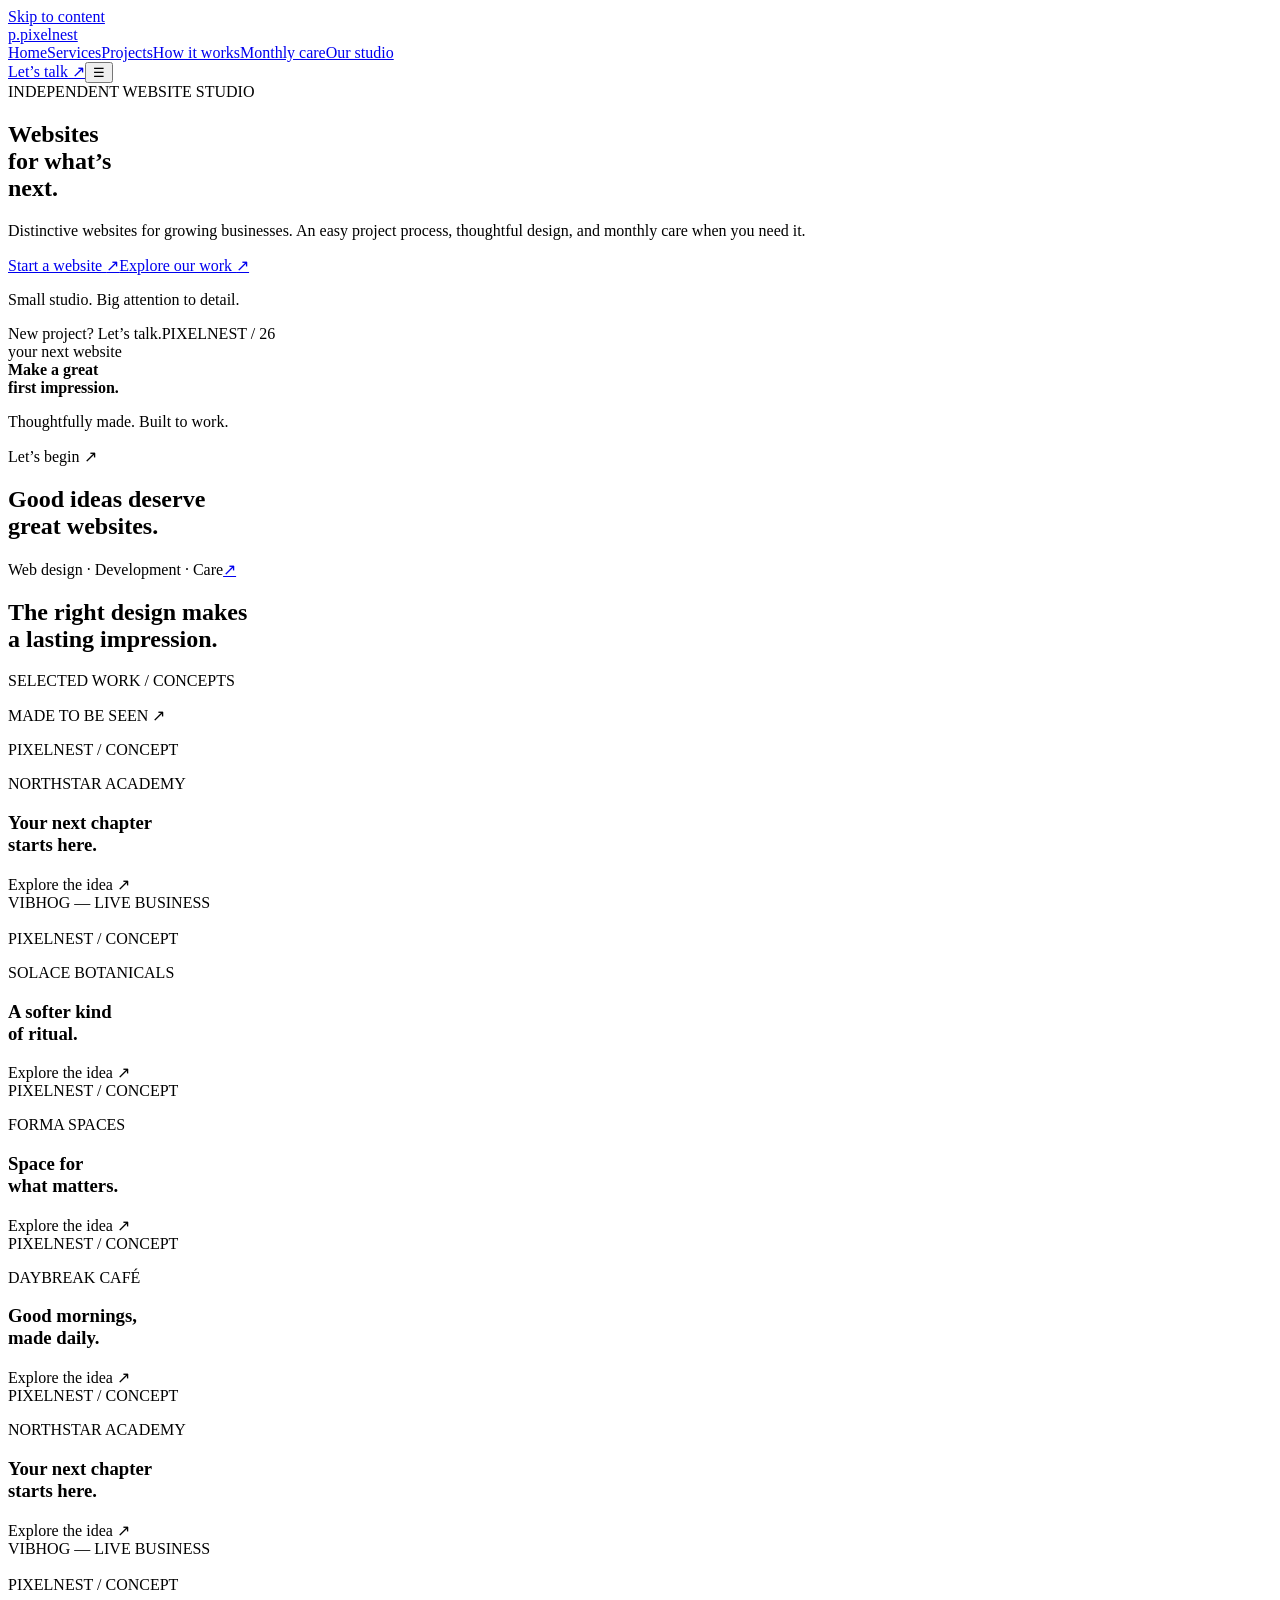
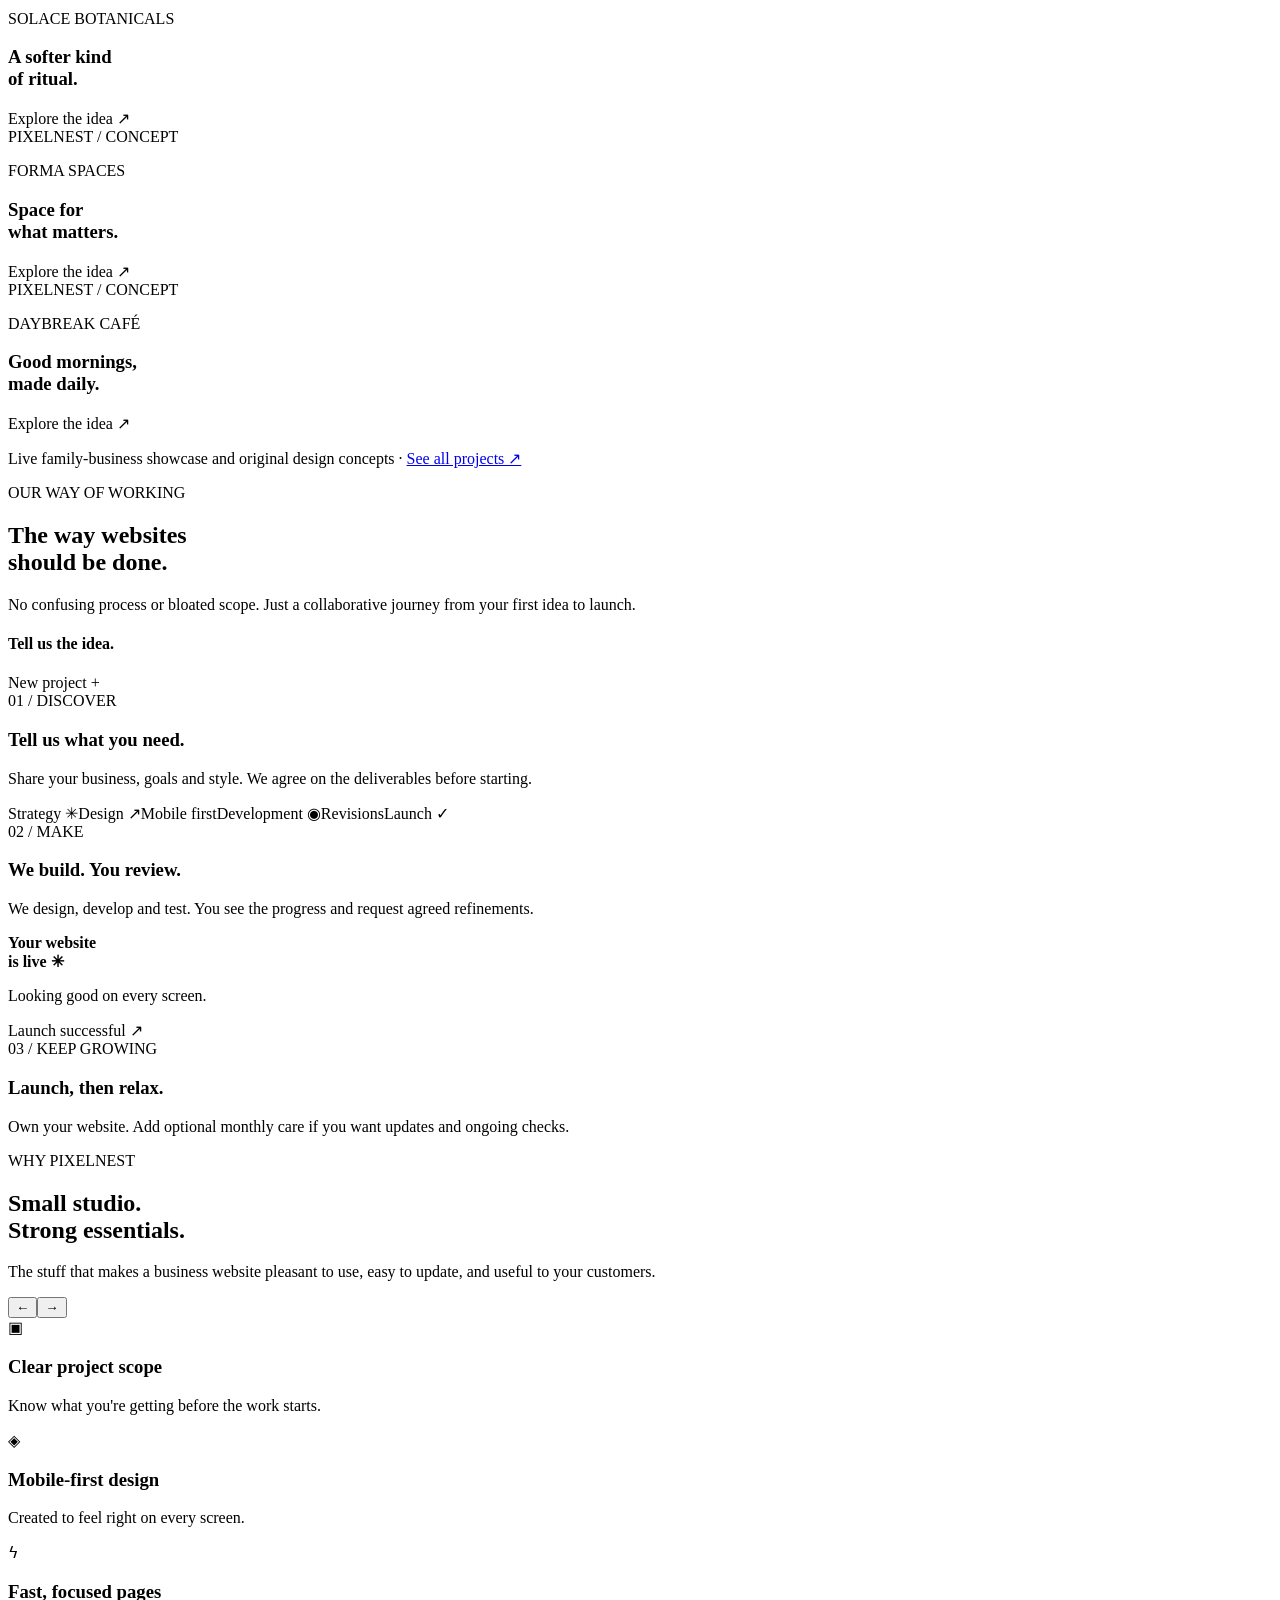
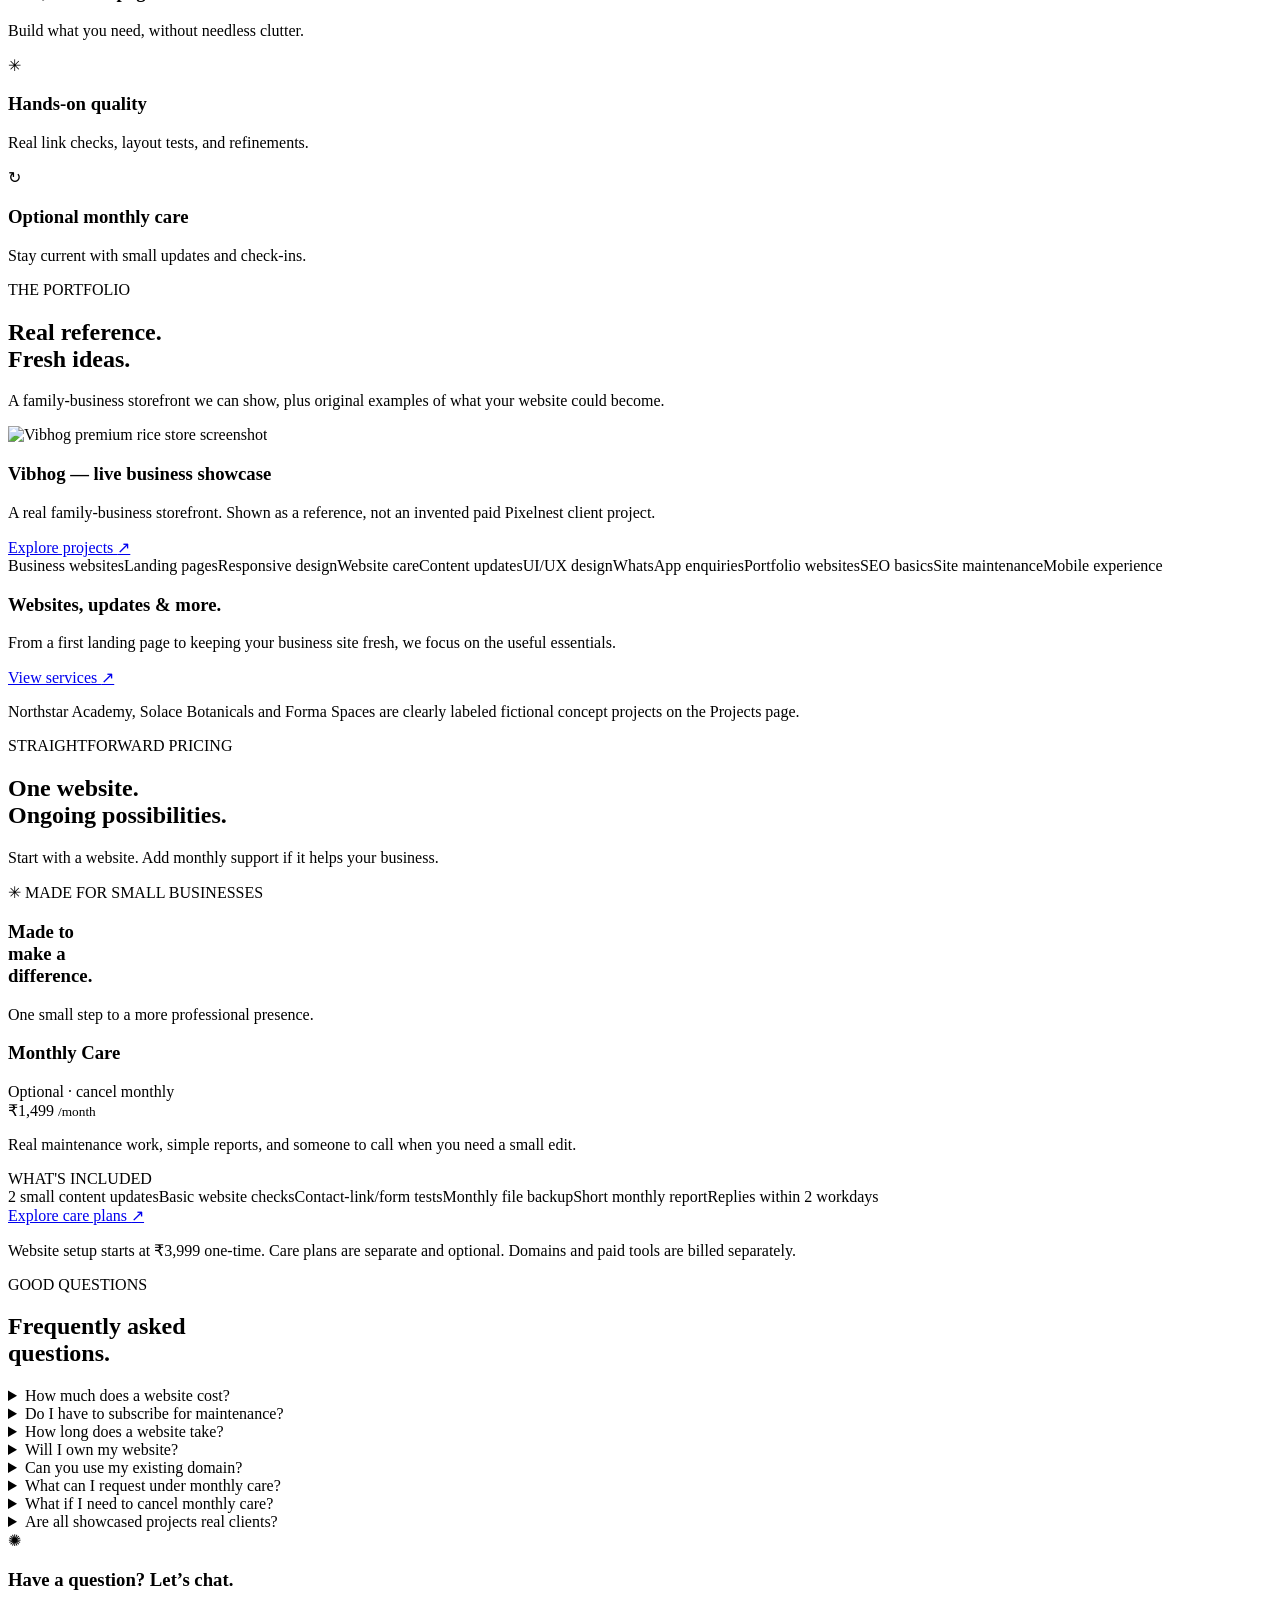
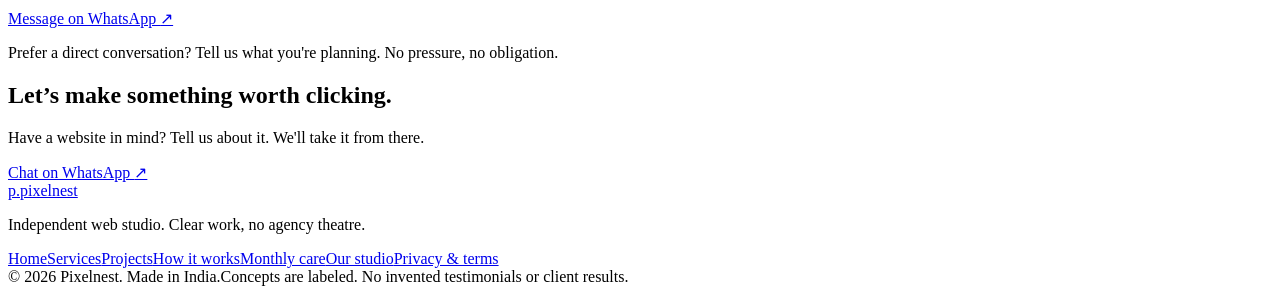
==== index.html @ 031652d8 "Add files via upload" ====
<!DOCTYPE html><html lang="en"><head><meta charset="UTF-8"><meta name="viewport" content="width=device-width, initial-scale=1"><meta name="theme-color" content="#f0ebee"><meta name="description" content="Pixelnest is an independent website design and care studio. Business websites, portfolio concepts, and optional monthly maintenance."><link rel="icon" href="data:image/svg+xml,%3Csvg xmlns='http://www.w3.org/2000/svg' viewBox='0 0 64 64'%3E%3Crect width='64' height='64' rx='15' fill='%23131114'/%3E%3Ctext x='13' y='47' font-family='Arial' font-size='46' font-weight='bold' fill='white'%3Ep.%3C/text%3E%3C/svg%3E"><title>Pixelnest — Websites for what’s next.</title><link rel="stylesheet" href="assets/style.css"></head><body><a class="skip" href="#main">Skip to content</a><header class="topbar"><div class="nav-wrap"><a class="logo" href="index.html" aria-label="Pixelnest homepage"><span class="logo-mark" aria-hidden="true">p.</span>pixelnest</a><nav class="nav-links" aria-label="Main navigation"><a href="index.html" aria-current="page">Home</a><a href="services.html">Services</a><a href="projects.html">Projects</a><a href="process.html">How it works</a><a href="plans.html">Monthly care</a><a href="team.html">Our studio</a></nav><div class="nav-cta"><a class="btn btn-dark" href="https://wa.me/919559590705?text=Hi%20Pixelnest%21%20I%27d%20like%20to%20discuss%20a%20website%20for%20my%20business." target="_blank" rel="noopener noreferrer">Let’s talk <span class="arr" aria-hidden="true">↗</span></a><button id="menuToggle" class="menu-toggle" aria-label="Open menu" aria-controls="mobileNav" aria-expanded="false" type="button">☰</button></div></div><nav class="mobile-links" id="mobileNav" aria-label="Mobile navigation" hidden><a href="index.html" aria-current="page">Home</a><a href="services.html">Services</a><a href="projects.html">Projects</a><a href="process.html">How it works</a><a href="plans.html">Monthly care</a><a href="team.html">Our studio</a><a href="policies.html">Privacy & terms</a></nav></header><main id="main">
<section class="hero wrap" aria-label="Pixelnest web design studio"><div class="hero-copy"><div class="tag"><span class="tag-dot"></span> INDEPENDENT WEBSITE STUDIO</div><h1>Websites<br>for <span class="serif">what’s<br>next.</span></h1><p class="sub">Distinctive websites for growing businesses. An easy project process, thoughtful design, and monthly care when you need it.</p><div class="hero-actions"><a class="btn btn-dark" href="https://wa.me/919559590705?text=Hi%20Pixelnest%21%20I%27d%20like%20to%20discuss%20a%20website%20for%20my%20business." target="_blank" rel="noopener noreferrer">Start a website <span class="arr" aria-hidden="true">↗</span></a><a class="btn btn-outline" href="projects.html">Explore our work <span class="arr" aria-hidden="true">↗</span></a></div><p class="hero-proof"><span class="pip"></span>Small studio. Big attention to detail.</p></div>
<div class="hero-promo"><div class="hero-promo-content"><div class="promo-top"><span class="bubble-label"><span class="yellow-dot"></span> New project? Let’s talk.</span><span class="promo-stamp">PIXELNEST / 26</span></div><div class="promo-art"><div class="browser-3d"><div class="browser-3d-top"><i></i><i></i><i></i><span>your next website</span></div><div class="browser-3d-body"><div><b>Make a great<br>first impression.</b><p>Thoughtfully made. Built to work.</p><span class="tiny-btn">Let’s begin ↗</span></div><div class="browser-color-block"></div></div></div><div class="mini-floating-card"><div class="mini-chart"></div></div></div><h2 class="promo-caption">Good ideas deserve<br>great websites.</h2><div class="promo-bottom"><span>Web design · Development · Care</span><a href="projects.html" class="round-arr" aria-label="See our work">↗</a></div></div></div></section>
<section class="motion-wrap wrap"><h2 class="motion-title">The right design makes<br><span class="serif">a lasting impression.</span></h2><div class="motion-stage"><div class="motion-topline"><p>SELECTED WORK / CONCEPTS</p><p>MADE TO BE SEEN ↗</p></div><div class="motion-reel" aria-hidden="true"><div class="showcase-frame"><div class="browser-chrome"><i></i><i></i><i></i><span>PIXELNEST / CONCEPT</span></div><div class="showcase-faux north"><p>NORTHSTAR ACADEMY</p><h3>Your next chapter<br>starts here.</h3><span class="scene-btn">Explore the idea ↗</span></div></div><div class="showcase-frame wide"><div class="browser-chrome"><i></i><i></i><i></i><span>VIBHOG — LIVE BUSINESS</span></div><img src="assets/vibhog-showcase-1.webp" alt="" loading="lazy"></div><div class="showcase-frame"><div class="browser-chrome"><i></i><i></i><i></i><span>PIXELNEST / CONCEPT</span></div><div class="showcase-faux solace"><p>SOLACE BOTANICALS</p><h3>A softer kind<br>of ritual.</h3><span class="scene-btn">Explore the idea ↗</span></div></div><div class="showcase-frame"><div class="browser-chrome"><i></i><i></i><i></i><span>PIXELNEST / CONCEPT</span></div><div class="showcase-faux forma"><p>FORMA SPACES</p><h3>Space for<br>what matters.</h3><span class="scene-btn">Explore the idea ↗</span></div></div><div class="showcase-frame"><div class="browser-chrome"><i></i><i></i><i></i><span>PIXELNEST / CONCEPT</span></div><div class="showcase-faux daybreak"><p>DAYBREAK CAFÉ</p><h3>Good mornings,<br>made daily.</h3><span class="scene-btn">Explore the idea ↗</span></div></div><div class="showcase-frame"><div class="browser-chrome"><i></i><i></i><i></i><span>PIXELNEST / CONCEPT</span></div><div class="showcase-faux north"><p>NORTHSTAR ACADEMY</p><h3>Your next chapter<br>starts here.</h3><span class="scene-btn">Explore the idea ↗</span></div></div><div class="showcase-frame wide"><div class="browser-chrome"><i></i><i></i><i></i><span>VIBHOG — LIVE BUSINESS</span></div><img src="assets/vibhog-showcase-1.webp" alt="" loading="lazy"></div><div class="showcase-frame"><div class="browser-chrome"><i></i><i></i><i></i><span>PIXELNEST / CONCEPT</span></div><div class="showcase-faux solace"><p>SOLACE BOTANICALS</p><h3>A softer kind<br>of ritual.</h3><span class="scene-btn">Explore the idea ↗</span></div></div><div class="showcase-frame"><div class="browser-chrome"><i></i><i></i><i></i><span>PIXELNEST / CONCEPT</span></div><div class="showcase-faux forma"><p>FORMA SPACES</p><h3>Space for<br>what matters.</h3><span class="scene-btn">Explore the idea ↗</span></div></div><div class="showcase-frame"><div class="browser-chrome"><i></i><i></i><i></i><span>PIXELNEST / CONCEPT</span></div><div class="showcase-faux daybreak"><p>DAYBREAK CAFÉ</p><h3>Good mornings,<br>made daily.</h3><span class="scene-btn">Explore the idea ↗</span></div></div></div></div><p class="motion-foot">Live family-business showcase and original design concepts · <a href="projects.html">See all projects ↗</a></p></section>
<section class="section wrap" id="how-it-works"><div class="section-intro"><div><span class="micro">OUR WAY OF WORKING</span><h2 class="section-title">The way websites<br><span class="serif">should be done.</span></h2></div><p class="section-sub">No confusing process or bloated scope. Just a collaborative journey from your first idea to launch.</p></div><div class="steps-grid"><article class="step-art-card yellow"><div class="step-visual"><div class="step-preview-01"><h4>Tell us the idea.</h4><div class="preview-line"></div><div class="preview-line sm"></div><span class="preview-pill">New project +</span></div></div><span class="step-number">01 / DISCOVER</span><h3>Tell us what you need.</h3><p>Share your business, goals and style. We agree on the deliverables before starting.</p></article><article class="step-art-card blue"><div class="step-visual"><div class="step-preview-02"><span>Strategy ✳</span><span>Design ↗</span><span>Mobile first</span><span>Development ◉</span><span>Revisions</span><span>Launch ✓</span></div></div><span class="step-number">02 / MAKE</span><h3>We build. You review.</h3><p>We design, develop and test. You see the progress and request agreed refinements.</p></article><article class="step-art-card orange"><div class="step-visual"><div class="step-preview-03"><div class="phone-inner"><b>Your website<br>is live ✳</b><p>Looking good on every screen.</p><span>Launch successful ↗</span></div></div></div><span class="step-number">03 / KEEP GROWING</span><h3>Launch, then relax.</h3><p>Own your website. Add optional monthly care if you want updates and ongoing checks.</p></article></div></section>
<section class="section wrap"><div class="section-intro"><div><span class="micro">WHY PIXELNEST</span><h2 class="section-title">Small studio.<br><span class="serif">Strong essentials.</span></h2></div><p class="section-sub">The stuff that makes a business website pleasant to use, easy to update, and useful to your customers.</p></div><div class="benefit-controls"><button class="circle-btn" type="button" data-rail="prev" aria-label="Previous features">←</button><button class="circle-btn" type="button" data-rail="next" aria-label="Next features">→</button></div><div class="benefit-rail" id="benefitRail" aria-label="Website benefits"><article class="benefit-card"><div class="benefit-visual yellow"><span>▣</span></div><h3>Clear project scope</h3><p>Know what you're getting before the work starts.</p></article><article class="benefit-card"><div class="benefit-visual blue"><span>◈</span></div><h3>Mobile-first design</h3><p>Created to feel right on every screen.</p></article><article class="benefit-card"><div class="benefit-visual orange"><span>ϟ</span></div><h3>Fast, focused pages</h3><p>Build what you need, without needless clutter.</p></article><article class="benefit-card"><div class="benefit-visual pink"><span>✳</span></div><h3>Hands-on quality</h3><p>Real link checks, layout tests, and refinements.</p></article><article class="benefit-card"><div class="benefit-visual mix"><span>↻</span></div><h3>Optional monthly care</h3><p>Stay current with small updates and check-ins.</p></article></div></section>
<section class="section wrap" id="work"><div class="section-intro"><div><span class="micro">THE PORTFOLIO</span><h2 class="section-title">Real reference.<br><span class="serif">Fresh ideas.</span></h2></div><p class="section-sub">A family-business storefront we can show, plus original examples of what your website could become.</p></div><div class="project-feature-grid"><article class="project-feature"><div class="project-visual"><img src="assets/vibhog-showcase-1.webp" alt="Vibhog premium rice store screenshot" loading="lazy"></div><div class="project-copy"><h3>Vibhog — live business showcase</h3><p>A real family-business storefront. Shown as a reference, not an invented paid Pixelnest client project.</p><a class="btn btn-outline" href="projects.html">Explore projects <span class="arr" aria-hidden="true">↗</span></a></div></article><article class="project-feature"><div class="service-chips"><span>Business websites</span><span>Landing pages</span><span>Responsive design</span><span>Website care</span><span>Content updates</span><span>UI/UX design</span><span>WhatsApp enquiries</span><span>Portfolio websites</span><span>SEO basics</span><span>Site maintenance</span><span>Mobile experience</span></div><div class="project-copy"><h3>Websites, updates &amp; more.</h3><p>From a first landing page to keeping your business site fresh, we focus on the useful essentials.</p><a class="btn btn-outline" href="services.html">View services <span class="arr" aria-hidden="true">↗</span></a></div></article></div><p class="concept-disclaimer">Northstar Academy, Solace Botanicals and Forma Spaces are clearly labeled fictional concept projects on the Projects page.</p></section>
<section class="section wrap" id="pricing"><div class="price-header"><span class="micro">STRAIGHTFORWARD PRICING</span><h2>One website.<br><span class="serif">Ongoing possibilities.</span></h2><p>Start with a website. Add monthly support if it helps your business.</p></div><div class="pricing-layout"><div class="price-art"><span class="mini">✳ MADE FOR SMALL BUSINESSES</span><h3>Made to<br>make a<br>difference.</h3><p>One small step to a more professional presence.</p></div><div class="price-panel"><div class="price-panel-top"><h3>Monthly Care</h3><span>Optional · cancel monthly</span></div><div class="price">₹1,499 <small>/month</small></div><p>Real maintenance work, simple reports, and someone to call when you need a small edit.</p><div class="includes"><div class="cap">WHAT'S INCLUDED</div><div class="include-grid"><span>2 small content updates</span><span>Basic website checks</span><span>Contact-link/form tests</span><span>Monthly file backup</span><span>Short monthly report</span><span>Replies within 2 workdays</span></div></div><a class="btn btn-white" href="plans.html">Explore care plans <span class="arr" aria-hidden="true">↗</span></a></div></div><p class="pricing-foot">Website setup starts at ₹3,999 one-time. Care plans are separate and optional. Domains and paid tools are billed separately.</p></section>
<section class="section wrap" id="faq"><div class="faq-grid"><div><span class="micro">GOOD QUESTIONS</span><h2 class="section-title" style="margin-top:19px"><span class="serif">Frequently</span> asked<br>questions.</h2><div class="faq-list"><details><summary>How much does a website cost?</summary><p>Our entry-level one-page business website starts at ₹3,999. Multi-page sites and advanced functionality need a separate quote.</p></details><details><summary>Do I have to subscribe for maintenance?</summary><p>No. Website creation and ongoing care are separate. Maintenance is entirely optional.</p></details><details><summary>How long does a website take?</summary><p>A simple one-page site may take about 3–5 working days after receiving approved content, depending on agreed scope and revisions.</p></details><details><summary>Will I own my website?</summary><p>Ownership and licensing are defined in the written agreement. We prefer the domain and hosting to be held in your own accounts.</p></details><details><summary>Can you use my existing domain?</summary><p>Usually, yes, if you own the domain and can provide the necessary access. External service fees are separate.</p></details><details><summary>What can I request under monthly care?</summary><p>Small approved text or image changes, routine checks, backups and basic link repairs. New pages and major redesigns are quoted separately.</p></details><details><summary>What if I need to cancel monthly care?</summary><p>You can stop the optional care plan as described in the monthly agreement. Your website does not disappear just because you cancel maintenance.</p></details><details><summary>Are all showcased projects real clients?</summary><p>No. Vibhog is presented as a real family-business showcase. Other website demos are original fictional concepts, clearly labeled on the Projects page.</p></details></div></div><aside class="faq-promo"><div class="smile" aria-hidden="true">✺</div><h3>Have a question? <span class="serif">Let’s chat.</span></h3><a class="btn btn-white" href="https://wa.me/919559590705?text=Hi%20Pixelnest%21%20I%27d%20like%20to%20discuss%20a%20website%20for%20my%20business." target="_blank" rel="noopener noreferrer">Message on WhatsApp <span class="arr" aria-hidden="true">↗</span></a><p>Prefer a direct conversation? Tell us what you're planning. No pressure, no obligation.</p></aside></div></section>
</main><section class="wrap"><div class="footer-cta"><div><h2>Let’s make something <span class="serif">worth clicking.</span></h2><p>Have a website in mind? Tell us about it. We'll take it from there.</p></div><a class="btn btn-white" href="https://wa.me/919559590705?text=Hi%20Pixelnest%21%20I%27d%20like%20to%20discuss%20a%20website%20for%20my%20business." target="_blank" rel="noopener noreferrer">Chat on WhatsApp <span class="arr" aria-hidden="true">↗</span></a></div></section><footer class="footer wrap"><div class="footer-top"><div><a href="index.html" class="logo"><span class="logo-mark" aria-hidden="true">p.</span>pixelnest</a><p class="footer-note">Independent web studio. Clear work, no agency theatre.</p></div><nav aria-label="Footer links" class="footer-nav"><a href="index.html">Home</a><a href="services.html">Services</a><a href="projects.html">Projects</a><a href="process.html">How it works</a><a href="plans.html">Monthly care</a><a href="team.html">Our studio</a><a href="policies.html">Privacy & terms</a></nav></div><div class="footer-bottom"><span>© <span data-year>2026</span> Pixelnest. Made in India.</span><span>Concepts are labeled. No invented testimonials or client results.</span></div></footer><script src="assets/app.js" defer></script></body></html>
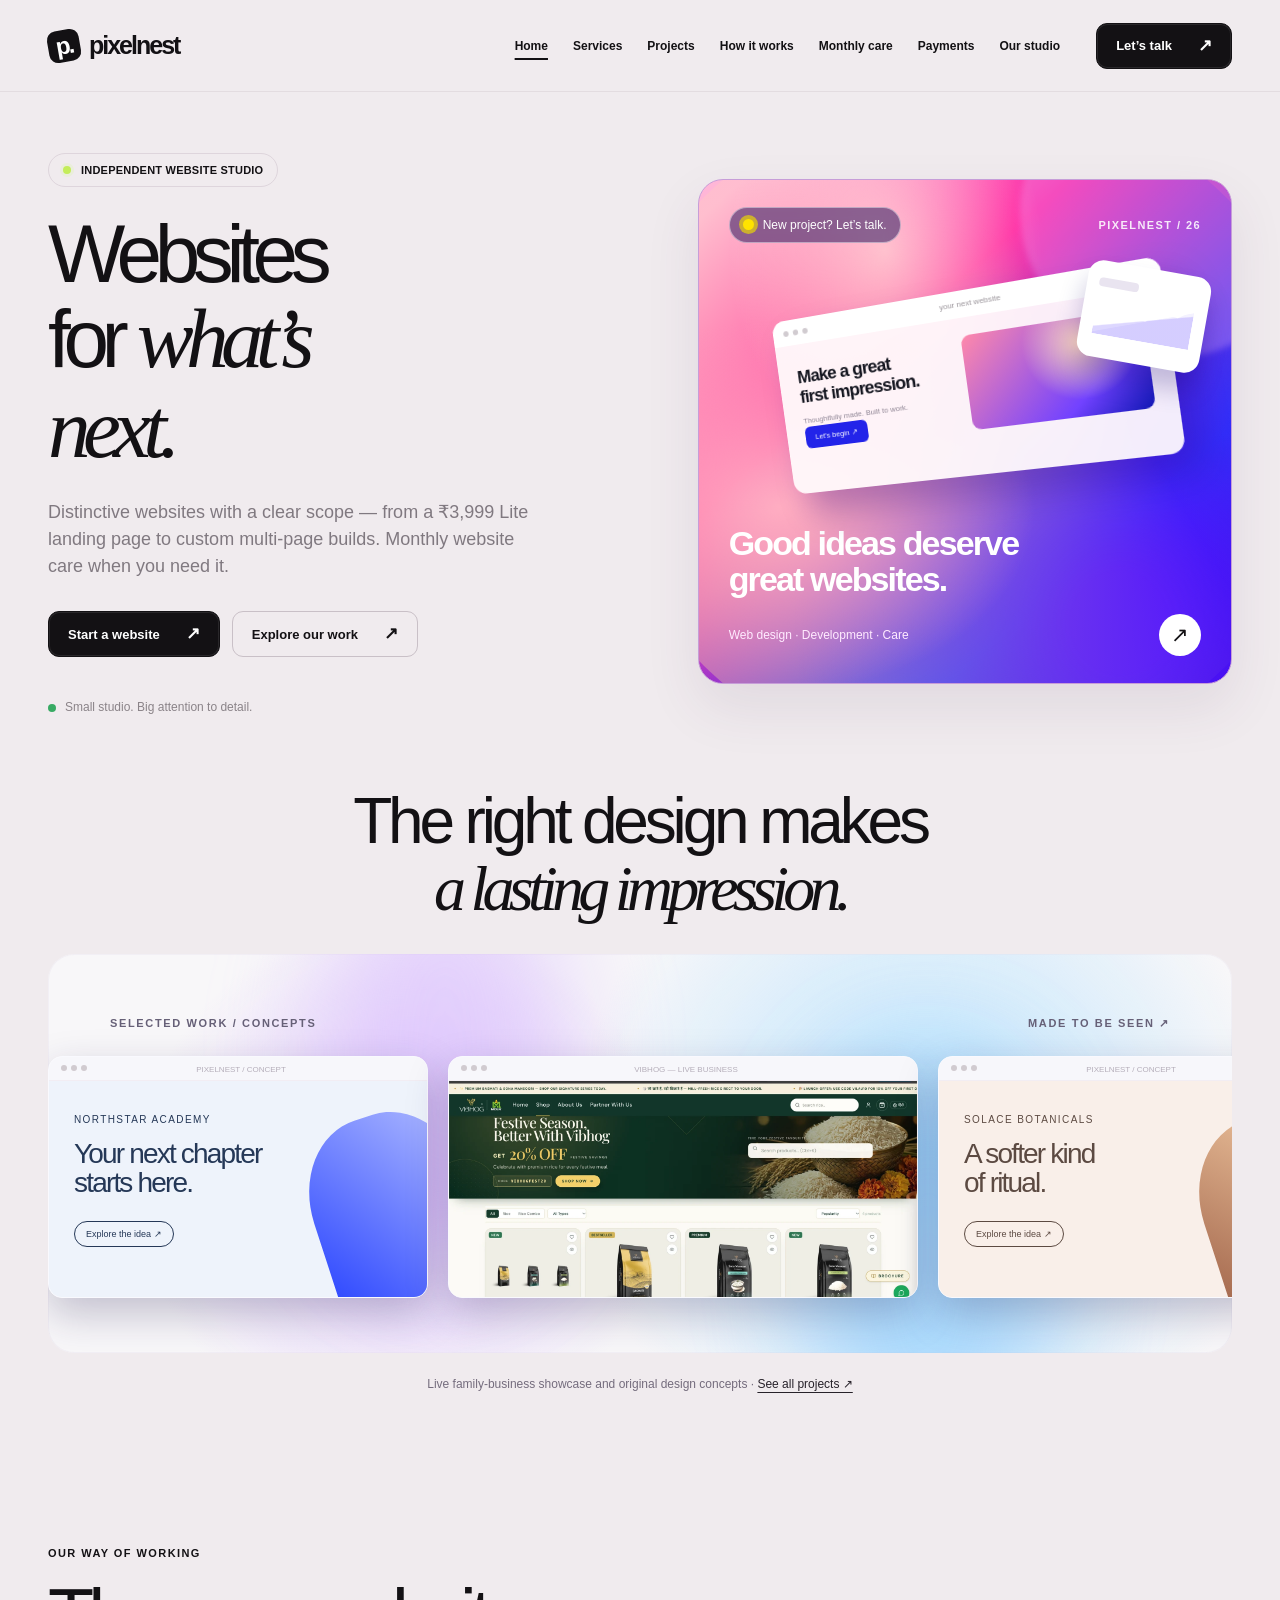
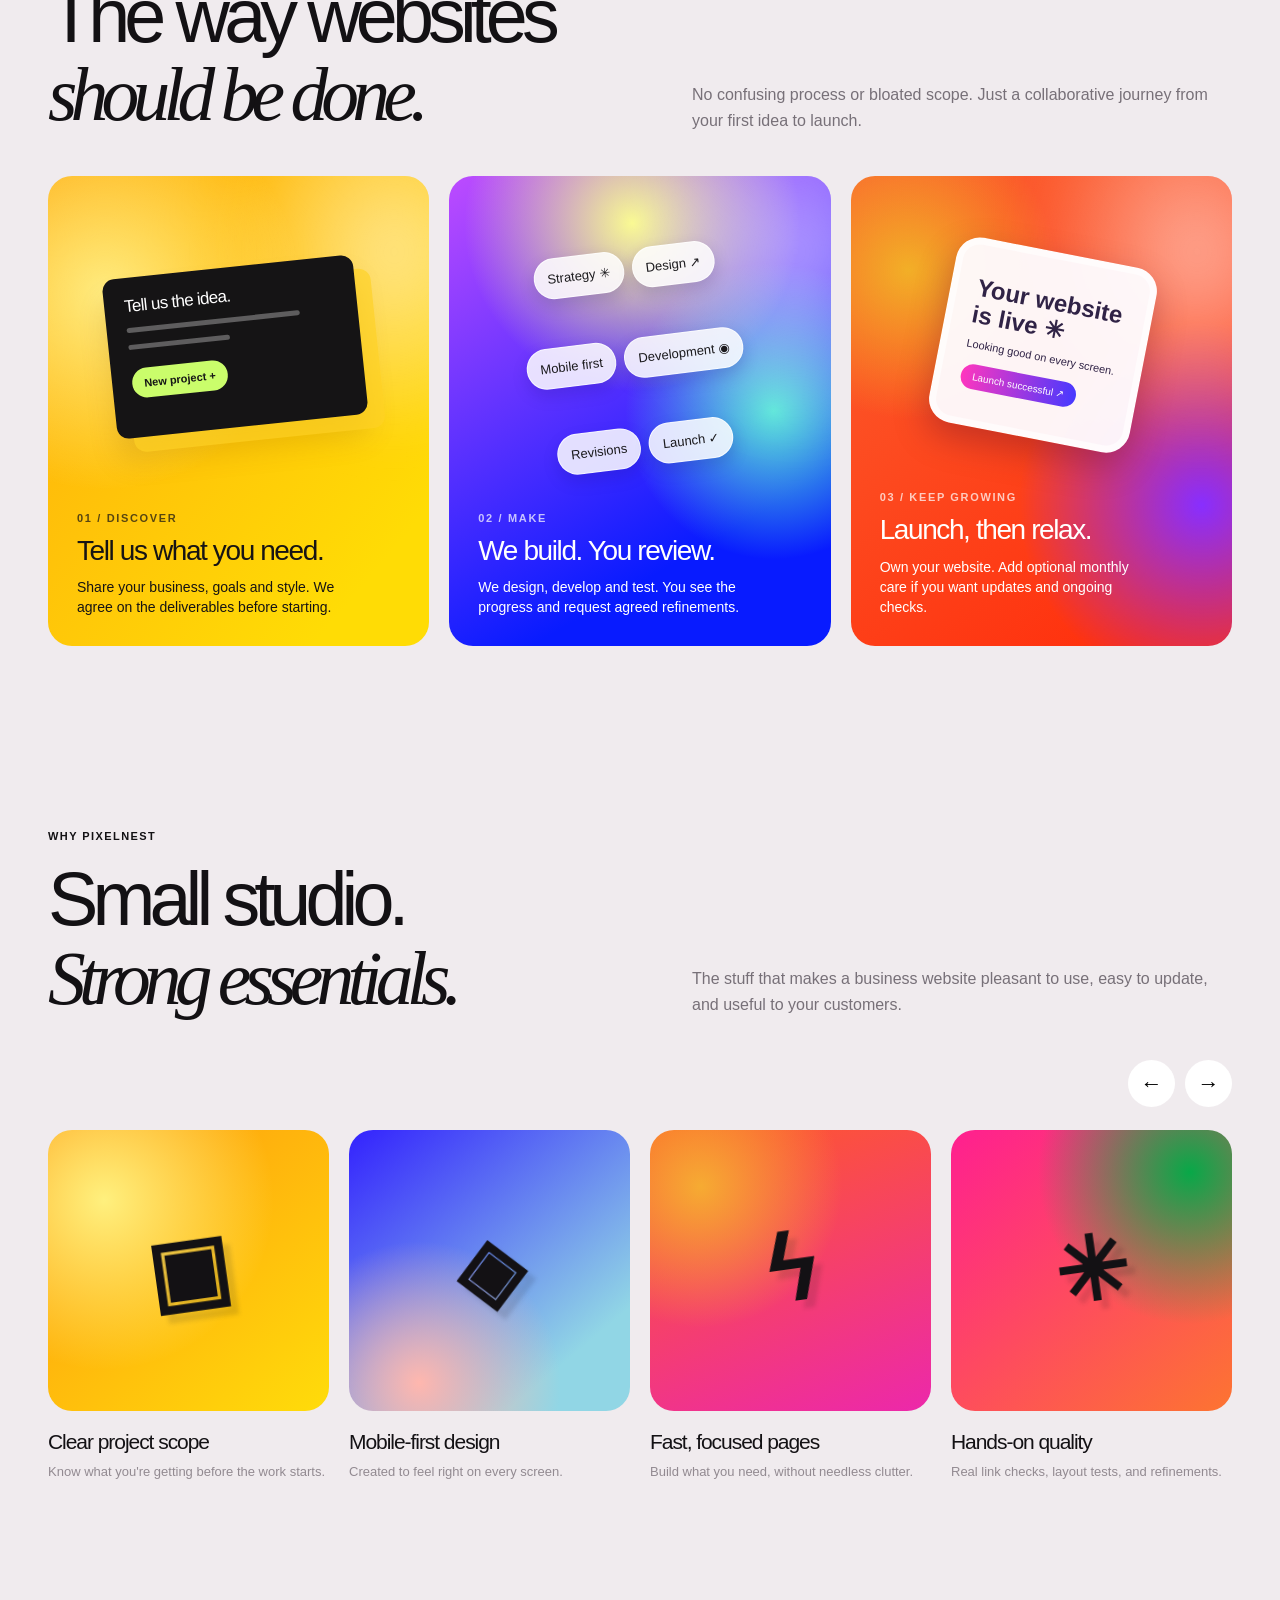
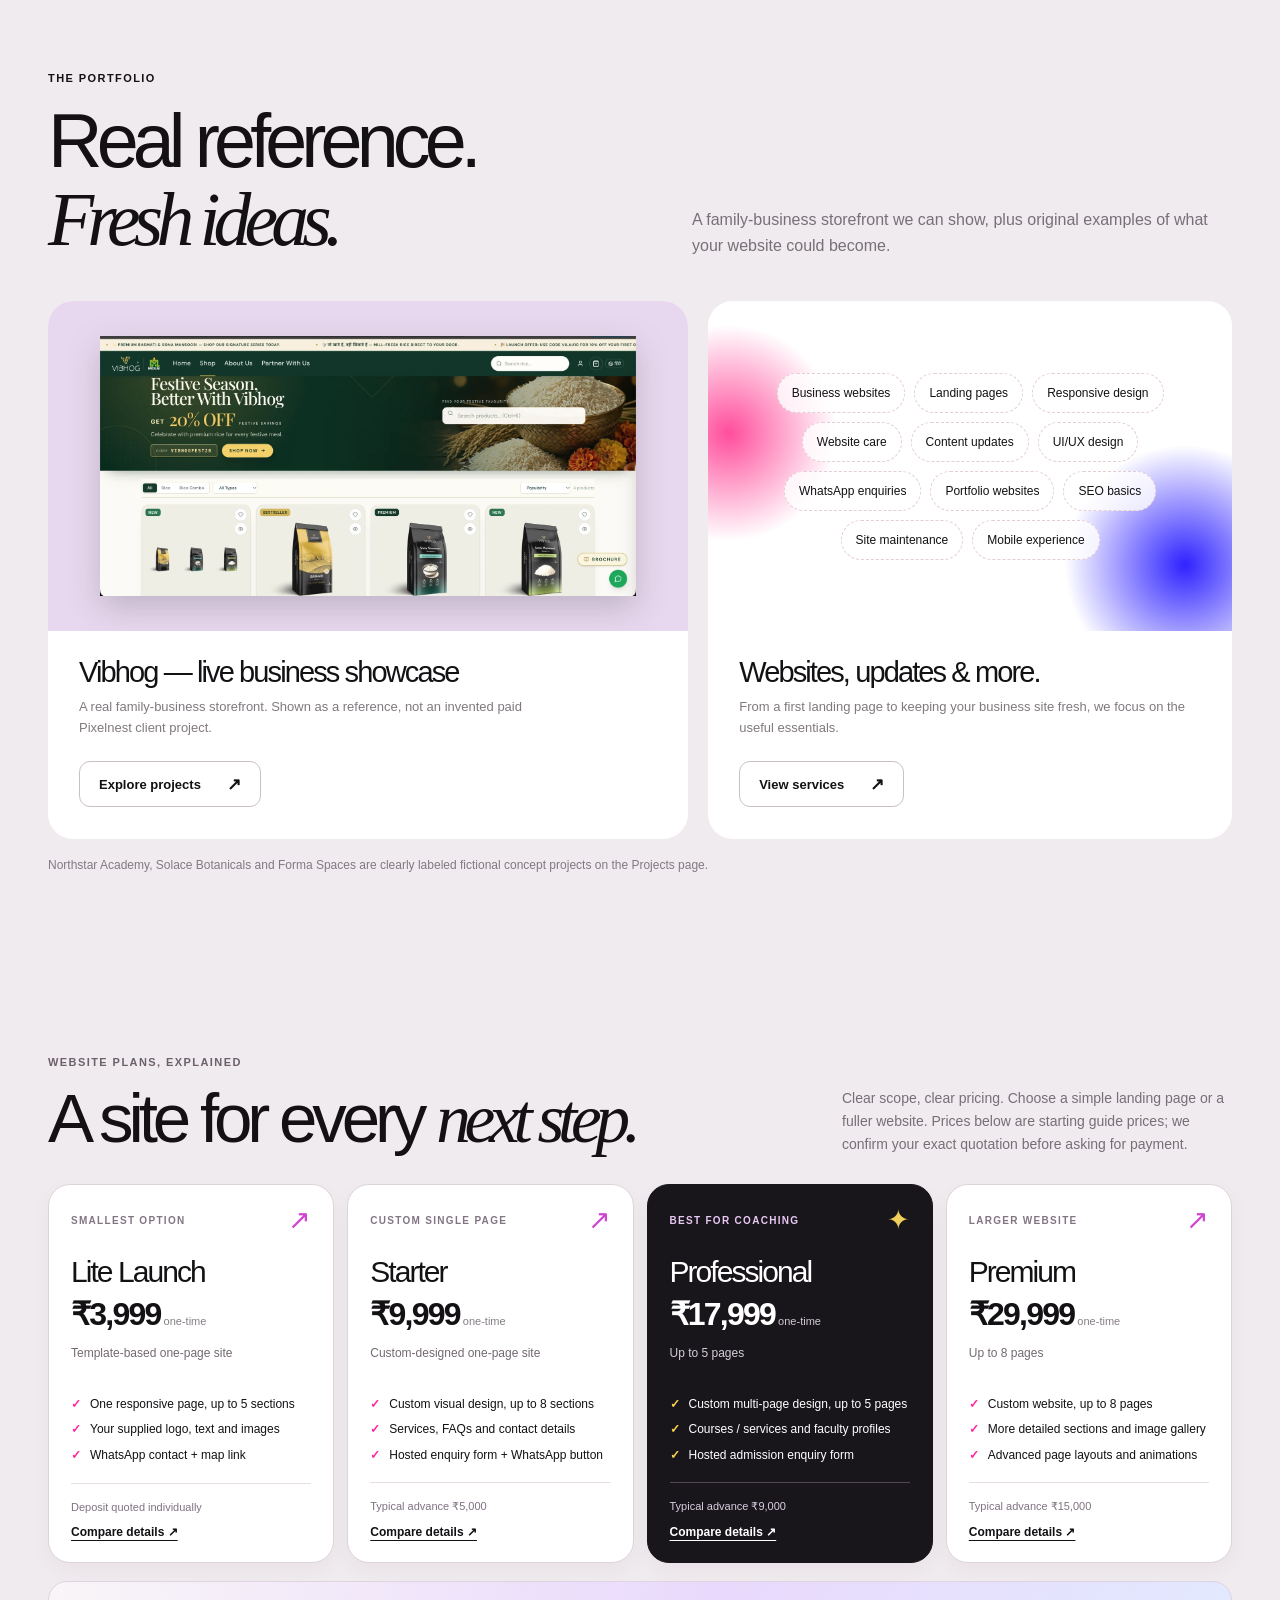
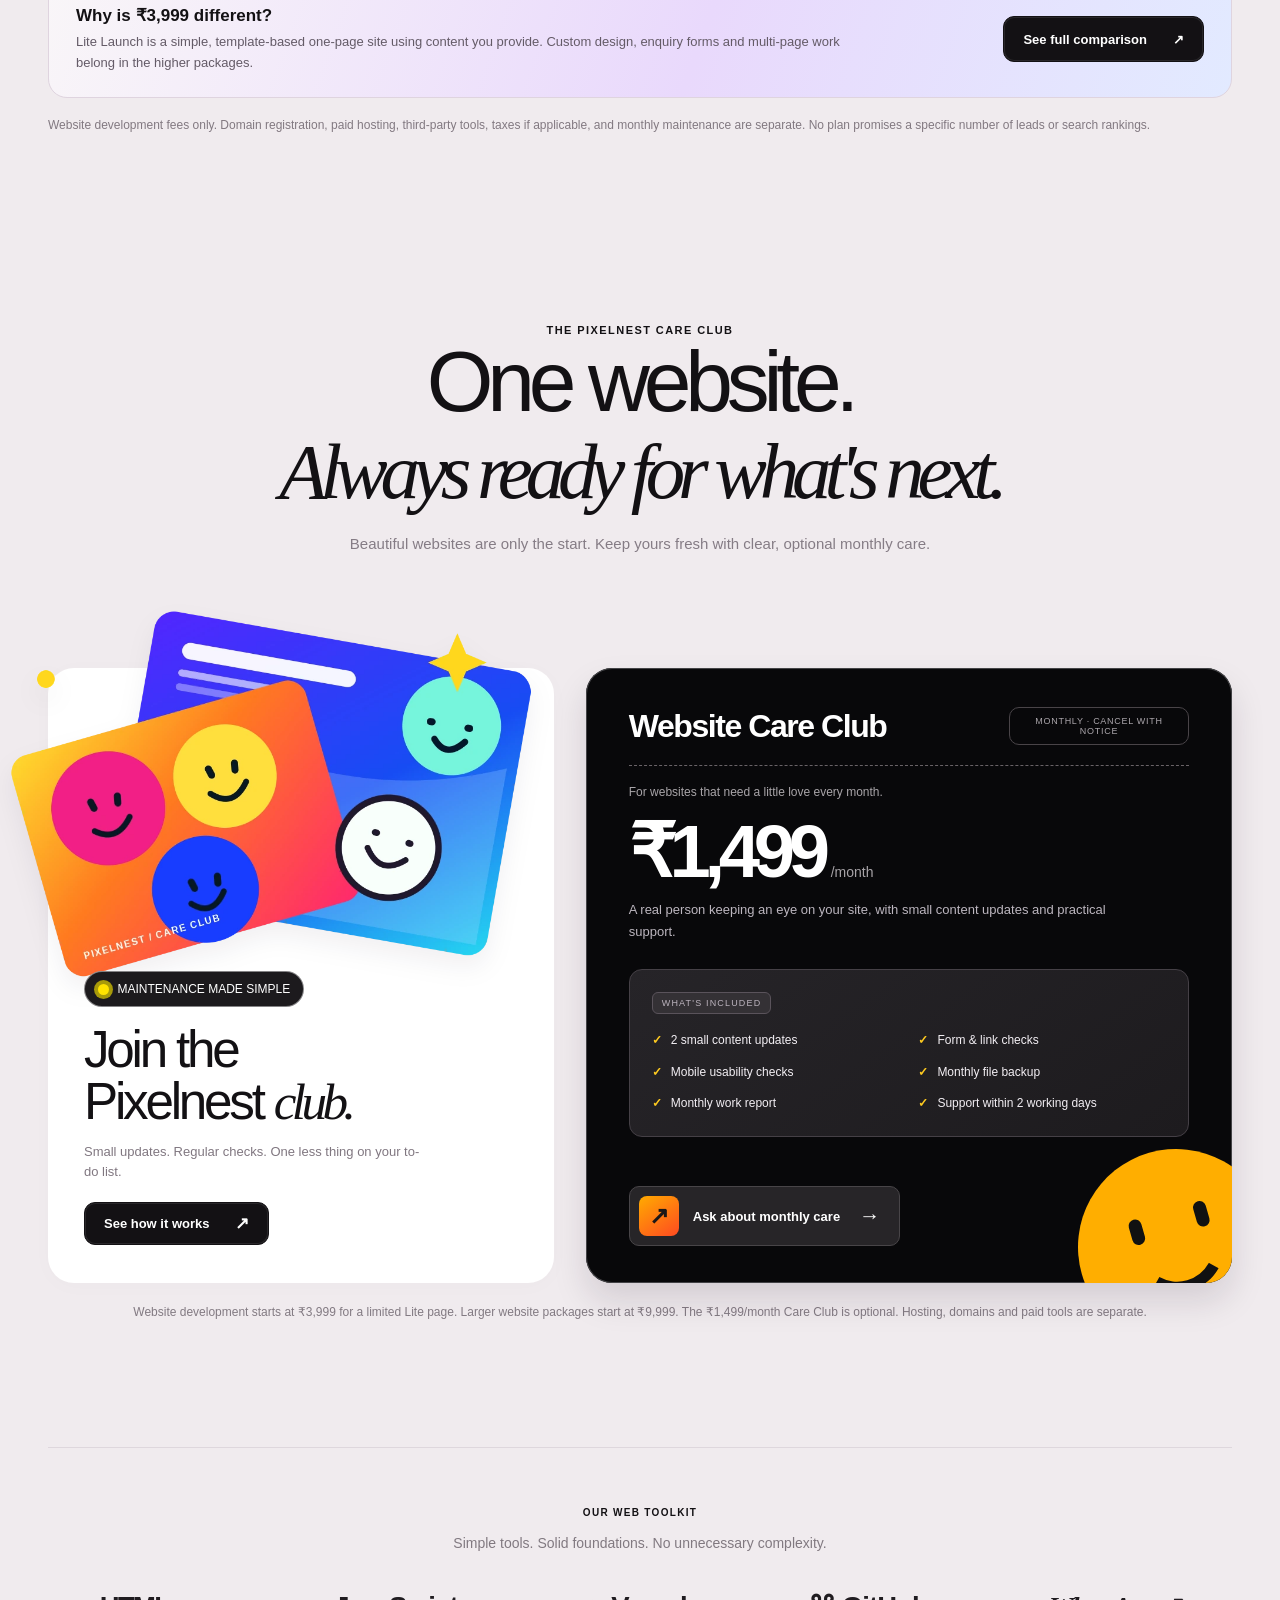
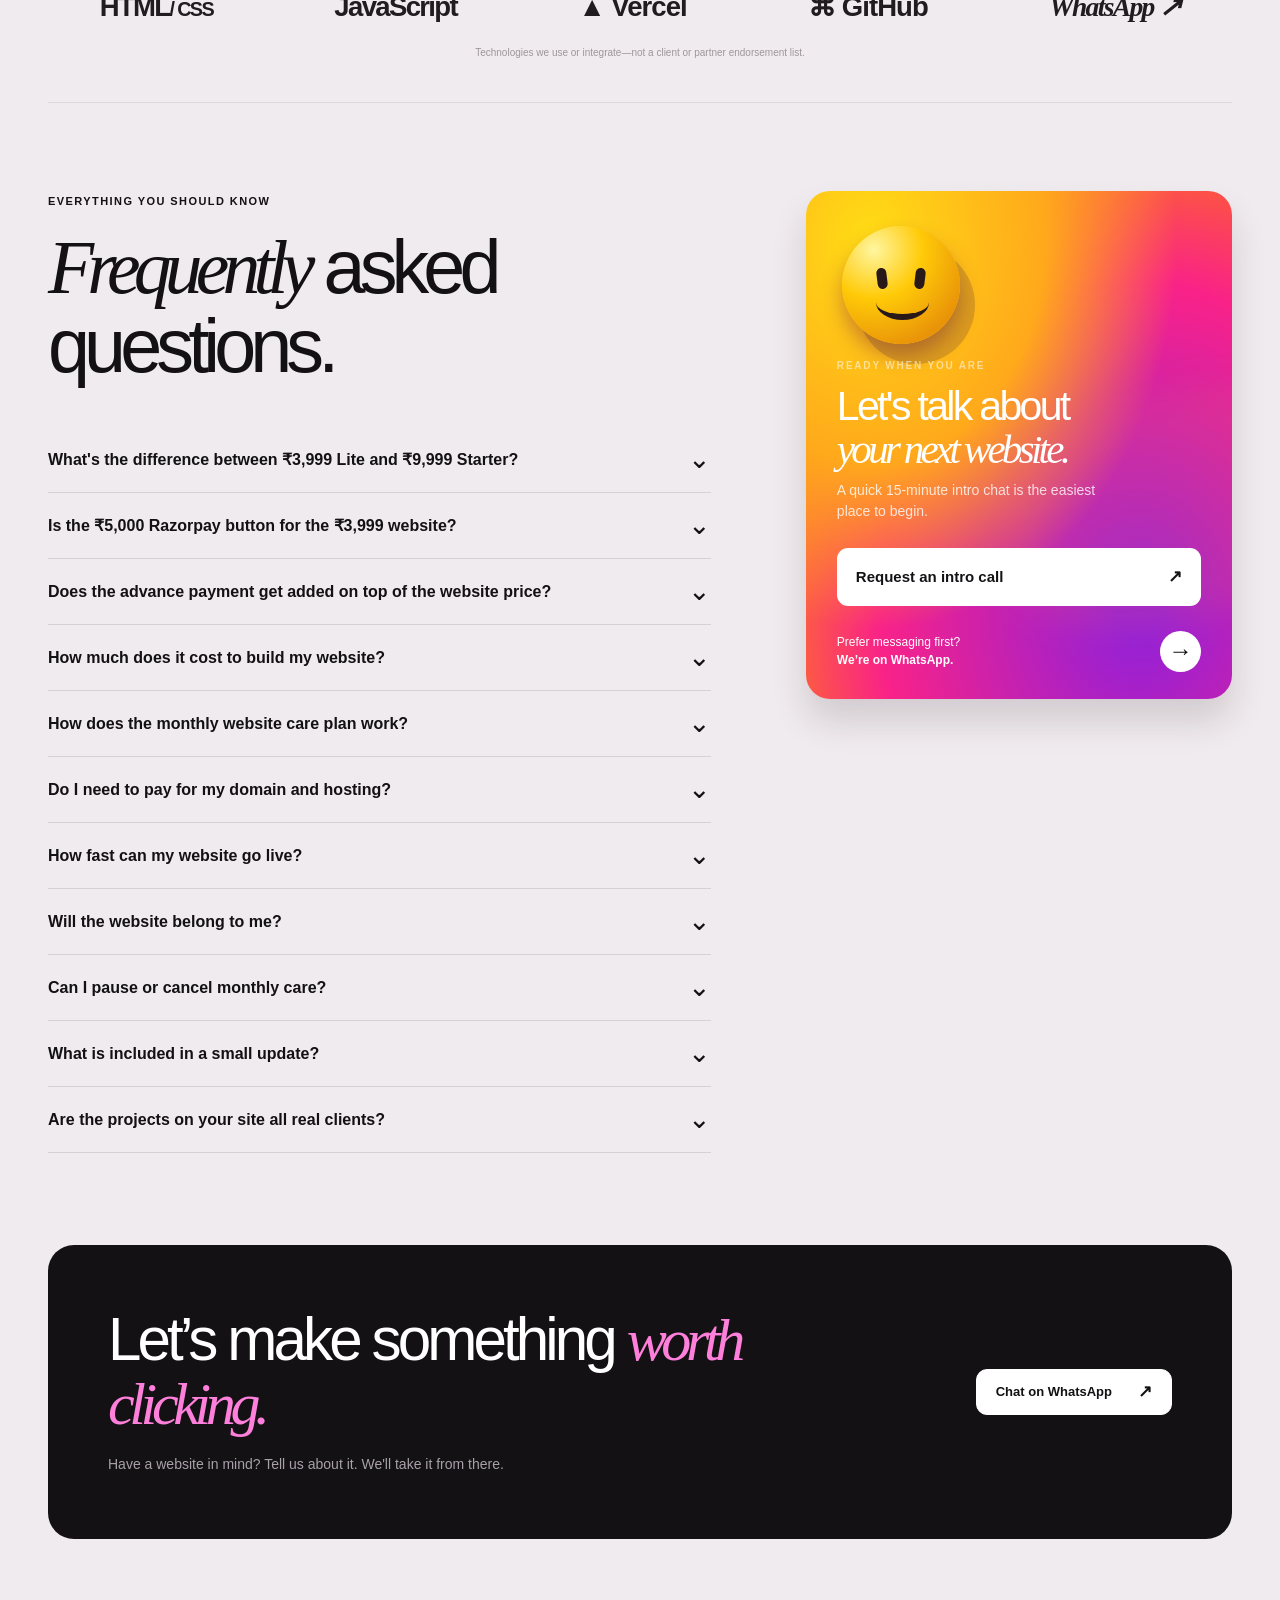
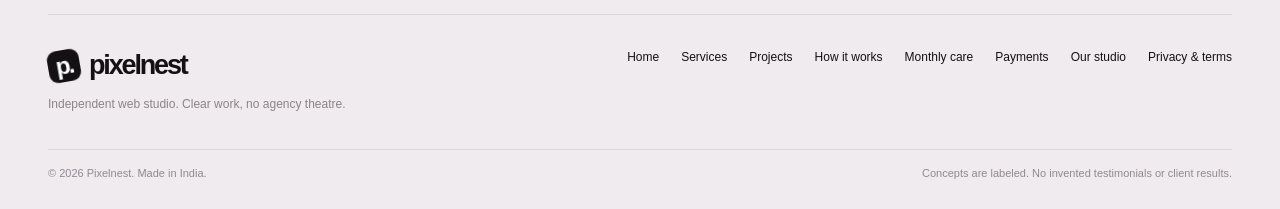
==== commit e6d54ffd: "Add files via upload" ====
--- a/index.html
+++ b/index.html
@@ -1,10 +1,71 @@
-<!DOCTYPE html><html lang="en"><head><meta charset="UTF-8"><meta name="viewport" content="width=device-width, initial-scale=1"><meta name="theme-color" content="#f0ebee"><meta name="description" content="Pixelnest is an independent website design and care studio. Business websites, portfolio concepts, and optional monthly maintenance."><link rel="icon" href="data:image/svg+xml,%3Csvg xmlns='http://www.w3.org/2000/svg' viewBox='0 0 64 64'%3E%3Crect width='64' height='64' rx='15' fill='%23131114'/%3E%3Ctext x='13' y='47' font-family='Arial' font-size='46' font-weight='bold' fill='white'%3Ep.%3C/text%3E%3C/svg%3E"><title>Pixelnest — Websites for what’s next.</title><link rel="stylesheet" href="assets/style.css"></head><body><a class="skip" href="#main">Skip to content</a><header class="topbar"><div class="nav-wrap"><a class="logo" href="index.html" aria-label="Pixelnest homepage"><span class="logo-mark" aria-hidden="true">p.</span>pixelnest</a><nav class="nav-links" aria-label="Main navigation"><a href="index.html" aria-current="page">Home</a><a href="services.html">Services</a><a href="projects.html">Projects</a><a href="process.html">How it works</a><a href="plans.html">Monthly care</a><a href="team.html">Our studio</a></nav><div class="nav-cta"><a class="btn btn-dark" href="https://wa.me/919559590705?text=Hi%20Pixelnest%21%20I%27d%20like%20to%20discuss%20a%20website%20for%20my%20business." target="_blank" rel="noopener noreferrer">Let’s talk <span class="arr" aria-hidden="true">↗</span></a><button id="menuToggle" class="menu-toggle" aria-label="Open menu" aria-controls="mobileNav" aria-expanded="false" type="button">☰</button></div></div><nav class="mobile-links" id="mobileNav" aria-label="Mobile navigation" hidden><a href="index.html" aria-current="page">Home</a><a href="services.html">Services</a><a href="projects.html">Projects</a><a href="process.html">How it works</a><a href="plans.html">Monthly care</a><a href="team.html">Our studio</a><a href="policies.html">Privacy & terms</a></nav></header><main id="main">
-<section class="hero wrap" aria-label="Pixelnest web design studio"><div class="hero-copy"><div class="tag"><span class="tag-dot"></span> INDEPENDENT WEBSITE STUDIO</div><h1>Websites<br>for <span class="serif">what’s<br>next.</span></h1><p class="sub">Distinctive websites for growing businesses. An easy project process, thoughtful design, and monthly care when you need it.</p><div class="hero-actions"><a class="btn btn-dark" href="https://wa.me/919559590705?text=Hi%20Pixelnest%21%20I%27d%20like%20to%20discuss%20a%20website%20for%20my%20business." target="_blank" rel="noopener noreferrer">Start a website <span class="arr" aria-hidden="true">↗</span></a><a class="btn btn-outline" href="projects.html">Explore our work <span class="arr" aria-hidden="true">↗</span></a></div><p class="hero-proof"><span class="pip"></span>Small studio. Big attention to detail.</p></div>
-<div class="hero-promo"><div class="hero-promo-content"><div class="promo-top"><span class="bubble-label"><span class="yellow-dot"></span> New project? Let’s talk.</span><span class="promo-stamp">PIXELNEST / 26</span></div><div class="promo-art"><div class="browser-3d"><div class="browser-3d-top"><i></i><i></i><i></i><span>your next website</span></div><div class="browser-3d-body"><div><b>Make a great<br>first impression.</b><p>Thoughtfully made. Built to work.</p><span class="tiny-btn">Let’s begin ↗</span></div><div class="browser-color-block"></div></div></div><div class="mini-floating-card"><div class="mini-chart"></div></div></div><h2 class="promo-caption">Good ideas deserve<br>great websites.</h2><div class="promo-bottom"><span>Web design · Development · Care</span><a href="projects.html" class="round-arr" aria-label="See our work">↗</a></div></div></div></section>
-<section class="motion-wrap wrap"><h2 class="motion-title">The right design makes<br><span class="serif">a lasting impression.</span></h2><div class="motion-stage"><div class="motion-topline"><p>SELECTED WORK / CONCEPTS</p><p>MADE TO BE SEEN ↗</p></div><div class="motion-reel" aria-hidden="true"><div class="showcase-frame"><div class="browser-chrome"><i></i><i></i><i></i><span>PIXELNEST / CONCEPT</span></div><div class="showcase-faux north"><p>NORTHSTAR ACADEMY</p><h3>Your next chapter<br>starts here.</h3><span class="scene-btn">Explore the idea ↗</span></div></div><div class="showcase-frame wide"><div class="browser-chrome"><i></i><i></i><i></i><span>VIBHOG — LIVE BUSINESS</span></div><img src="assets/vibhog-showcase-1.webp" alt="" loading="lazy"></div><div class="showcase-frame"><div class="browser-chrome"><i></i><i></i><i></i><span>PIXELNEST / CONCEPT</span></div><div class="showcase-faux solace"><p>SOLACE BOTANICALS</p><h3>A softer kind<br>of ritual.</h3><span class="scene-btn">Explore the idea ↗</span></div></div><div class="showcase-frame"><div class="browser-chrome"><i></i><i></i><i></i><span>PIXELNEST / CONCEPT</span></div><div class="showcase-faux forma"><p>FORMA SPACES</p><h3>Space for<br>what matters.</h3><span class="scene-btn">Explore the idea ↗</span></div></div><div class="showcase-frame"><div class="browser-chrome"><i></i><i></i><i></i><span>PIXELNEST / CONCEPT</span></div><div class="showcase-faux daybreak"><p>DAYBREAK CAFÉ</p><h3>Good mornings,<br>made daily.</h3><span class="scene-btn">Explore the idea ↗</span></div></div><div class="showcase-frame"><div class="browser-chrome"><i></i><i></i><i></i><span>PIXELNEST / CONCEPT</span></div><div class="showcase-faux north"><p>NORTHSTAR ACADEMY</p><h3>Your next chapter<br>starts here.</h3><span class="scene-btn">Explore the idea ↗</span></div></div><div class="showcase-frame wide"><div class="browser-chrome"><i></i><i></i><i></i><span>VIBHOG — LIVE BUSINESS</span></div><img src="assets/vibhog-showcase-1.webp" alt="" loading="lazy"></div><div class="showcase-frame"><div class="browser-chrome"><i></i><i></i><i></i><span>PIXELNEST / CONCEPT</span></div><div class="showcase-faux solace"><p>SOLACE BOTANICALS</p><h3>A softer kind<br>of ritual.</h3><span class="scene-btn">Explore the idea ↗</span></div></div><div class="showcase-frame"><div class="browser-chrome"><i></i><i></i><i></i><span>PIXELNEST / CONCEPT</span></div><div class="showcase-faux forma"><p>FORMA SPACES</p><h3>Space for<br>what matters.</h3><span class="scene-btn">Explore the idea ↗</span></div></div><div class="showcase-frame"><div class="browser-chrome"><i></i><i></i><i></i><span>PIXELNEST / CONCEPT</span></div><div class="showcase-faux daybreak"><p>DAYBREAK CAFÉ</p><h3>Good mornings,<br>made daily.</h3><span class="scene-btn">Explore the idea ↗</span></div></div></div></div><p class="motion-foot">Live family-business showcase and original design concepts · <a href="projects.html">See all projects ↗</a></p></section>
-<section class="section wrap" id="how-it-works"><div class="section-intro"><div><span class="micro">OUR WAY OF WORKING</span><h2 class="section-title">The way websites<br><span class="serif">should be done.</span></h2></div><p class="section-sub">No confusing process or bloated scope. Just a collaborative journey from your first idea to launch.</p></div><div class="steps-grid"><article class="step-art-card yellow"><div class="step-visual"><div class="step-preview-01"><h4>Tell us the idea.</h4><div class="preview-line"></div><div class="preview-line sm"></div><span class="preview-pill">New project +</span></div></div><span class="step-number">01 / DISCOVER</span><h3>Tell us what you need.</h3><p>Share your business, goals and style. We agree on the deliverables before starting.</p></article><article class="step-art-card blue"><div class="step-visual"><div class="step-preview-02"><span>Strategy ✳</span><span>Design ↗</span><span>Mobile first</span><span>Development ◉</span><span>Revisions</span><span>Launch ✓</span></div></div><span class="step-number">02 / MAKE</span><h3>We build. You review.</h3><p>We design, develop and test. You see the progress and request agreed refinements.</p></article><article class="step-art-card orange"><div class="step-visual"><div class="step-preview-03"><div class="phone-inner"><b>Your website<br>is live ✳</b><p>Looking good on every screen.</p><span>Launch successful ↗</span></div></div></div><span class="step-number">03 / KEEP GROWING</span><h3>Launch, then relax.</h3><p>Own your website. Add optional monthly care if you want updates and ongoing checks.</p></article></div></section>
-<section class="section wrap"><div class="section-intro"><div><span class="micro">WHY PIXELNEST</span><h2 class="section-title">Small studio.<br><span class="serif">Strong essentials.</span></h2></div><p class="section-sub">The stuff that makes a business website pleasant to use, easy to update, and useful to your customers.</p></div><div class="benefit-controls"><button class="circle-btn" type="button" data-rail="prev" aria-label="Previous features">←</button><button class="circle-btn" type="button" data-rail="next" aria-label="Next features">→</button></div><div class="benefit-rail" id="benefitRail" aria-label="Website benefits"><article class="benefit-card"><div class="benefit-visual yellow"><span>▣</span></div><h3>Clear project scope</h3><p>Know what you're getting before the work starts.</p></article><article class="benefit-card"><div class="benefit-visual blue"><span>◈</span></div><h3>Mobile-first design</h3><p>Created to feel right on every screen.</p></article><article class="benefit-card"><div class="benefit-visual orange"><span>ϟ</span></div><h3>Fast, focused pages</h3><p>Build what you need, without needless clutter.</p></article><article class="benefit-card"><div class="benefit-visual pink"><span>✳</span></div><h3>Hands-on quality</h3><p>Real link checks, layout tests, and refinements.</p></article><article class="benefit-card"><div class="benefit-visual mix"><span>↻</span></div><h3>Optional monthly care</h3><p>Stay current with small updates and check-ins.</p></article></div></section>
-<section class="section wrap" id="work"><div class="section-intro"><div><span class="micro">THE PORTFOLIO</span><h2 class="section-title">Real reference.<br><span class="serif">Fresh ideas.</span></h2></div><p class="section-sub">A family-business storefront we can show, plus original examples of what your website could become.</p></div><div class="project-feature-grid"><article class="project-feature"><div class="project-visual"><img src="assets/vibhog-showcase-1.webp" alt="Vibhog premium rice store screenshot" loading="lazy"></div><div class="project-copy"><h3>Vibhog — live business showcase</h3><p>A real family-business storefront. Shown as a reference, not an invented paid Pixelnest client project.</p><a class="btn btn-outline" href="projects.html">Explore projects <span class="arr" aria-hidden="true">↗</span></a></div></article><article class="project-feature"><div class="service-chips"><span>Business websites</span><span>Landing pages</span><span>Responsive design</span><span>Website care</span><span>Content updates</span><span>UI/UX design</span><span>WhatsApp enquiries</span><span>Portfolio websites</span><span>SEO basics</span><span>Site maintenance</span><span>Mobile experience</span></div><div class="project-copy"><h3>Websites, updates &amp; more.</h3><p>From a first landing page to keeping your business site fresh, we focus on the useful essentials.</p><a class="btn btn-outline" href="services.html">View services <span class="arr" aria-hidden="true">↗</span></a></div></article></div><p class="concept-disclaimer">Northstar Academy, Solace Botanicals and Forma Spaces are clearly labeled fictional concept projects on the Projects page.</p></section>
-<section class="section wrap" id="pricing"><div class="price-header"><span class="micro">STRAIGHTFORWARD PRICING</span><h2>One website.<br><span class="serif">Ongoing possibilities.</span></h2><p>Start with a website. Add monthly support if it helps your business.</p></div><div class="pricing-layout"><div class="price-art"><span class="mini">✳ MADE FOR SMALL BUSINESSES</span><h3>Made to<br>make a<br>difference.</h3><p>One small step to a more professional presence.</p></div><div class="price-panel"><div class="price-panel-top"><h3>Monthly Care</h3><span>Optional · cancel monthly</span></div><div class="price">₹1,499 <small>/month</small></div><p>Real maintenance work, simple reports, and someone to call when you need a small edit.</p><div class="includes"><div class="cap">WHAT'S INCLUDED</div><div class="include-grid"><span>2 small content updates</span><span>Basic website checks</span><span>Contact-link/form tests</span><span>Monthly file backup</span><span>Short monthly report</span><span>Replies within 2 workdays</span></div></div><a class="btn btn-white" href="plans.html">Explore care plans <span class="arr" aria-hidden="true">↗</span></a></div></div><p class="pricing-foot">Website setup starts at ₹3,999 one-time. Care plans are separate and optional. Domains and paid tools are billed separately.</p></section>
-<section class="section wrap" id="faq"><div class="faq-grid"><div><span class="micro">GOOD QUESTIONS</span><h2 class="section-title" style="margin-top:19px"><span class="serif">Frequently</span> asked<br>questions.</h2><div class="faq-list"><details><summary>How much does a website cost?</summary><p>Our entry-level one-page business website starts at ₹3,999. Multi-page sites and advanced functionality need a separate quote.</p></details><details><summary>Do I have to subscribe for maintenance?</summary><p>No. Website creation and ongoing care are separate. Maintenance is entirely optional.</p></details><details><summary>How long does a website take?</summary><p>A simple one-page site may take about 3–5 working days after receiving approved content, depending on agreed scope and revisions.</p></details><details><summary>Will I own my website?</summary><p>Ownership and licensing are defined in the written agreement. We prefer the domain and hosting to be held in your own accounts.</p></details><details><summary>Can you use my existing domain?</summary><p>Usually, yes, if you own the domain and can provide the necessary access. External service fees are separate.</p></details><details><summary>What can I request under monthly care?</summary><p>Small approved text or image changes, routine checks, backups and basic link repairs. New pages and major redesigns are quoted separately.</p></details><details><summary>What if I need to cancel monthly care?</summary><p>You can stop the optional care plan as described in the monthly agreement. Your website does not disappear just because you cancel maintenance.</p></details><details><summary>Are all showcased projects real clients?</summary><p>No. Vibhog is presented as a real family-business showcase. Other website demos are original fictional concepts, clearly labeled on the Projects page.</p></details></div></div><aside class="faq-promo"><div class="smile" aria-hidden="true">✺</div><h3>Have a question? <span class="serif">Let’s chat.</span></h3><a class="btn btn-white" href="https://wa.me/919559590705?text=Hi%20Pixelnest%21%20I%27d%20like%20to%20discuss%20a%20website%20for%20my%20business." target="_blank" rel="noopener noreferrer">Message on WhatsApp <span class="arr" aria-hidden="true">↗</span></a><p>Prefer a direct conversation? Tell us what you're planning. No pressure, no obligation.</p></aside></div></section>
-</main><section class="wrap"><div class="footer-cta"><div><h2>Let’s make something <span class="serif">worth clicking.</span></h2><p>Have a website in mind? Tell us about it. We'll take it from there.</p></div><a class="btn btn-white" href="https://wa.me/919559590705?text=Hi%20Pixelnest%21%20I%27d%20like%20to%20discuss%20a%20website%20for%20my%20business." target="_blank" rel="noopener noreferrer">Chat on WhatsApp <span class="arr" aria-hidden="true">↗</span></a></div></section><footer class="footer wrap"><div class="footer-top"><div><a href="index.html" class="logo"><span class="logo-mark" aria-hidden="true">p.</span>pixelnest</a><p class="footer-note">Independent web studio. Clear work, no agency theatre.</p></div><nav aria-label="Footer links" class="footer-nav"><a href="index.html">Home</a><a href="services.html">Services</a><a href="projects.html">Projects</a><a href="process.html">How it works</a><a href="plans.html">Monthly care</a><a href="team.html">Our studio</a><a href="policies.html">Privacy & terms</a></nav></div><div class="footer-bottom"><span>© <span data-year>2026</span> Pixelnest. Made in India.</span><span>Concepts are labeled. No invented testimonials or client results.</span></div></footer><script src="assets/app.js" defer></script></body></html>+<!DOCTYPE html>
+
+<html lang="en"><head><meta charset="utf-8"/><meta content="width=device-width, initial-scale=1" name="viewport"/><meta content="#f0ebee" name="theme-color"/><meta content="Pixelnest is an independent website design and care studio. Business websites, portfolio concepts, and optional monthly maintenance." name="description"/><link href="data:image/svg+xml,%3Csvg xmlns='http://www.w3.org/2000/svg' viewBox='0 0 64 64'%3E%3Crect width='64' height='64' rx='15' fill='%23131114'/%3E%3Ctext x='13' y='47' font-family='Arial' font-size='46' font-weight='bold' fill='white'%3Ep.%3C/text%3E%3C/svg%3E" rel="icon"/><title>Pixelnest — Websites for what’s next.</title><link href="assets/style.css" rel="stylesheet"/><link href="assets/care-club.css" rel="stylesheet"/><link href="assets/pricing-guide.css" rel="stylesheet"/></head><body><a class="skip" href="#main">Skip to content</a><header class="topbar"><div class="nav-wrap"><a aria-label="Pixelnest homepage" class="logo" href="index.html"><span aria-hidden="true" class="logo-mark">p.</span>pixelnest</a><nav aria-label="Main navigation" class="nav-links"><a aria-current="page" href="index.html">Home</a><a href="services.html">Services</a><a href="projects.html">Projects</a><a href="process.html">How it works</a><a href="plans.html">Monthly care</a><a href="payments.html">Payments</a><a href="team.html">Our studio</a></nav><div class="nav-cta"><a class="btn btn-dark" href="https://wa.me/919559590705?text=Hi%20Pixelnest%21%20I%27d%20like%20to%20discuss%20a%20website%20for%20my%20business." rel="noopener noreferrer" target="_blank">Let’s talk <span aria-hidden="true" class="arr">↗</span></a><button aria-controls="mobileNav" aria-expanded="false" aria-label="Open menu" class="menu-toggle" id="menuToggle" type="button">☰</button></div></div><nav aria-label="Mobile navigation" class="mobile-links" hidden="" id="mobileNav"><a aria-current="page" href="index.html">Home</a><a href="services.html">Services</a><a href="projects.html">Projects</a><a href="process.html">How it works</a><a href="plans.html">Monthly care</a><a href="payments.html">Payments</a><a href="team.html">Our studio</a><a href="policies.html">Privacy &amp; terms</a></nav></header><main id="main">
+<section aria-label="Pixelnest web design studio" class="hero wrap"><div class="hero-copy"><div class="tag"><span class="tag-dot"></span> INDEPENDENT WEBSITE STUDIO</div><h1>Websites<br/>for <span class="serif">what’s<br/>next.</span></h1><p class="sub">Distinctive websites with a clear scope — from a ₹3,999 Lite landing page to custom multi-page builds. Monthly website care when you need it.</p><div class="hero-actions"><a class="btn btn-dark" href="https://wa.me/919559590705?text=Hi%20Pixelnest%21%20I%27d%20like%20to%20discuss%20a%20website%20for%20my%20business." rel="noopener noreferrer" target="_blank">Start a website <span aria-hidden="true" class="arr">↗</span></a><a class="btn btn-outline" href="projects.html">Explore our work <span aria-hidden="true" class="arr">↗</span></a></div><p class="hero-proof"><span class="pip"></span>Small studio. Big attention to detail.</p></div>
+<div class="hero-promo"><div class="hero-promo-content"><div class="promo-top"><span class="bubble-label"><span class="yellow-dot"></span> New project? Let’s talk.</span><span class="promo-stamp">PIXELNEST / 26</span></div><div class="promo-art"><div class="browser-3d"><div class="browser-3d-top"><i></i><i></i><i></i><span>your next website</span></div><div class="browser-3d-body"><div><b>Make a great<br/>first impression.</b><p>Thoughtfully made. Built to work.</p><span class="tiny-btn">Let’s begin ↗</span></div><div class="browser-color-block"></div></div></div><div class="mini-floating-card"><div class="mini-chart"></div></div></div><h2 class="promo-caption">Good ideas deserve<br/>great websites.</h2><div class="promo-bottom"><span>Web design · Development · Care</span><a aria-label="See our work" class="round-arr" href="projects.html">↗</a></div></div></div></section>
+<section class="motion-wrap wrap"><h2 class="motion-title">The right design makes<br/><span class="serif">a lasting impression.</span></h2><div class="motion-stage"><div class="motion-topline"><p>SELECTED WORK / CONCEPTS</p><p>MADE TO BE SEEN ↗</p></div><div aria-hidden="true" class="motion-reel"><div class="showcase-frame"><div class="browser-chrome"><i></i><i></i><i></i><span>PIXELNEST / CONCEPT</span></div><div class="showcase-faux north"><p>NORTHSTAR ACADEMY</p><h3>Your next chapter<br/>starts here.</h3><span class="scene-btn">Explore the idea ↗</span></div></div><div class="showcase-frame wide"><div class="browser-chrome"><i></i><i></i><i></i><span>VIBHOG — LIVE BUSINESS</span></div><img alt="" loading="lazy" src="assets/vibhog-showcase-1.webp"/></div><div class="showcase-frame"><div class="browser-chrome"><i></i><i></i><i></i><span>PIXELNEST / CONCEPT</span></div><div class="showcase-faux solace"><p>SOLACE BOTANICALS</p><h3>A softer kind<br/>of ritual.</h3><span class="scene-btn">Explore the idea ↗</span></div></div><div class="showcase-frame"><div class="browser-chrome"><i></i><i></i><i></i><span>PIXELNEST / CONCEPT</span></div><div class="showcase-faux forma"><p>FORMA SPACES</p><h3>Space for<br/>what matters.</h3><span class="scene-btn">Explore the idea ↗</span></div></div><div class="showcase-frame"><div class="browser-chrome"><i></i><i></i><i></i><span>PIXELNEST / CONCEPT</span></div><div class="showcase-faux daybreak"><p>DAYBREAK CAFÉ</p><h3>Good mornings,<br/>made daily.</h3><span class="scene-btn">Explore the idea ↗</span></div></div><div class="showcase-frame"><div class="browser-chrome"><i></i><i></i><i></i><span>PIXELNEST / CONCEPT</span></div><div class="showcase-faux north"><p>NORTHSTAR ACADEMY</p><h3>Your next chapter<br/>starts here.</h3><span class="scene-btn">Explore the idea ↗</span></div></div><div class="showcase-frame wide"><div class="browser-chrome"><i></i><i></i><i></i><span>VIBHOG — LIVE BUSINESS</span></div><img alt="" loading="lazy" src="assets/vibhog-showcase-1.webp"/></div><div class="showcase-frame"><div class="browser-chrome"><i></i><i></i><i></i><span>PIXELNEST / CONCEPT</span></div><div class="showcase-faux solace"><p>SOLACE BOTANICALS</p><h3>A softer kind<br/>of ritual.</h3><span class="scene-btn">Explore the idea ↗</span></div></div><div class="showcase-frame"><div class="browser-chrome"><i></i><i></i><i></i><span>PIXELNEST / CONCEPT</span></div><div class="showcase-faux forma"><p>FORMA SPACES</p><h3>Space for<br/>what matters.</h3><span class="scene-btn">Explore the idea ↗</span></div></div><div class="showcase-frame"><div class="browser-chrome"><i></i><i></i><i></i><span>PIXELNEST / CONCEPT</span></div><div class="showcase-faux daybreak"><p>DAYBREAK CAFÉ</p><h3>Good mornings,<br/>made daily.</h3><span class="scene-btn">Explore the idea ↗</span></div></div></div></div><p class="motion-foot">Live family-business showcase and original design concepts · <a href="projects.html">See all projects ↗</a></p></section>
+<section class="section wrap" id="how-it-works"><div class="section-intro"><div><span class="micro">OUR WAY OF WORKING</span><h2 class="section-title">The way websites<br/><span class="serif">should be done.</span></h2></div><p class="section-sub">No confusing process or bloated scope. Just a collaborative journey from your first idea to launch.</p></div><div class="steps-grid"><article class="step-art-card yellow"><div class="step-visual"><div class="step-preview-01"><h4>Tell us the idea.</h4><div class="preview-line"></div><div class="preview-line sm"></div><span class="preview-pill">New project +</span></div></div><span class="step-number">01 / DISCOVER</span><h3>Tell us what you need.</h3><p>Share your business, goals and style. We agree on the deliverables before starting.</p></article><article class="step-art-card blue"><div class="step-visual"><div class="step-preview-02"><span>Strategy ✳</span><span>Design ↗</span><span>Mobile first</span><span>Development ◉</span><span>Revisions</span><span>Launch ✓</span></div></div><span class="step-number">02 / MAKE</span><h3>We build. You review.</h3><p>We design, develop and test. You see the progress and request agreed refinements.</p></article><article class="step-art-card orange"><div class="step-visual"><div class="step-preview-03"><div class="phone-inner"><b>Your website<br/>is live ✳</b><p>Looking good on every screen.</p><span>Launch successful ↗</span></div></div></div><span class="step-number">03 / KEEP GROWING</span><h3>Launch, then relax.</h3><p>Own your website. Add optional monthly care if you want updates and ongoing checks.</p></article></div></section>
+<section class="section wrap"><div class="section-intro"><div><span class="micro">WHY PIXELNEST</span><h2 class="section-title">Small studio.<br/><span class="serif">Strong essentials.</span></h2></div><p class="section-sub">The stuff that makes a business website pleasant to use, easy to update, and useful to your customers.</p></div><div class="benefit-controls"><button aria-label="Previous features" class="circle-btn" data-rail="prev" type="button">←</button><button aria-label="Next features" class="circle-btn" data-rail="next" type="button">→</button></div><div aria-label="Website benefits" class="benefit-rail" id="benefitRail"><article class="benefit-card"><div class="benefit-visual yellow"><span>▣</span></div><h3>Clear project scope</h3><p>Know what you're getting before the work starts.</p></article><article class="benefit-card"><div class="benefit-visual blue"><span>◈</span></div><h3>Mobile-first design</h3><p>Created to feel right on every screen.</p></article><article class="benefit-card"><div class="benefit-visual orange"><span>ϟ</span></div><h3>Fast, focused pages</h3><p>Build what you need, without needless clutter.</p></article><article class="benefit-card"><div class="benefit-visual pink"><span>✳</span></div><h3>Hands-on quality</h3><p>Real link checks, layout tests, and refinements.</p></article><article class="benefit-card"><div class="benefit-visual mix"><span>↻</span></div><h3>Optional monthly care</h3><p>Stay current with small updates and check-ins.</p></article></div></section>
+<section class="section wrap" id="work"><div class="section-intro"><div><span class="micro">THE PORTFOLIO</span><h2 class="section-title">Real reference.<br/><span class="serif">Fresh ideas.</span></h2></div><p class="section-sub">A family-business storefront we can show, plus original examples of what your website could become.</p></div><div class="project-feature-grid"><article class="project-feature"><div class="project-visual"><img alt="Vibhog premium rice store screenshot" loading="lazy" src="assets/vibhog-showcase-1.webp"/></div><div class="project-copy"><h3>Vibhog — live business showcase</h3><p>A real family-business storefront. Shown as a reference, not an invented paid Pixelnest client project.</p><a class="btn btn-outline" href="projects.html">Explore projects <span aria-hidden="true" class="arr">↗</span></a></div></article><article class="project-feature"><div class="service-chips"><span>Business websites</span><span>Landing pages</span><span>Responsive design</span><span>Website care</span><span>Content updates</span><span>UI/UX design</span><span>WhatsApp enquiries</span><span>Portfolio websites</span><span>SEO basics</span><span>Site maintenance</span><span>Mobile experience</span></div><div class="project-copy"><h3>Websites, updates &amp; more.</h3><p>From a first landing page to keeping your business site fresh, we focus on the useful essentials.</p><a class="btn btn-outline" href="services.html">View services <span aria-hidden="true" class="arr">↗</span></a></div></article></div><p class="concept-disclaimer">Northstar Academy, Solace Botanicals and Forma Spaces are clearly labeled fictional concept projects on the Projects page.</p></section>
+<section aria-labelledby="pg-home-title" class="section wrap pg-home-section" id="website-packages">
+<div class="pg-intro"><div><span class="micro">WEBSITE PLANS, EXPLAINED</span><h2 id="pg-home-title">A site for every <span class="serif">next step.</span></h2></div><p>Clear scope, clear pricing. Choose a simple landing page or a fuller website. Prices below are starting guide prices; we confirm your exact quotation before asking for payment.</p></div>
+<div class="pg-home-grid"><article class="pg-home-card lite">
+<div class="pg-card-top"><span class="pg-overline">Smallest option</span><span aria-hidden="true" class="pg-symbol">↗</span></div>
+<h3>Lite Launch</h3><div class="pg-home-price">₹3,999<small> one-time</small></div>
+<p class="pg-home-scope">Template-based one-page site</p>
+<ul><li>One responsive page, up to 5 sections</li><li>Your supplied logo, text and images</li><li>WhatsApp contact + map link</li></ul>
+<div class="pg-home-bottom"><span>Deposit quoted individually</span><a aria-label="Compare Lite Launch package features" href="plans.html#compare">Compare details ↗</a></div>
+</article><article class="pg-home-card starter">
+<div class="pg-card-top"><span class="pg-overline">Custom single page</span><span aria-hidden="true" class="pg-symbol">↗</span></div>
+<h3>Starter</h3><div class="pg-home-price">₹9,999<small> one-time</small></div>
+<p class="pg-home-scope">Custom-designed one-page site</p>
+<ul><li>Custom visual design, up to 8 sections</li><li>Services, FAQs and contact details</li><li>Hosted enquiry form + WhatsApp button</li></ul>
+<div class="pg-home-bottom"><span>Typical advance ₹5,000</span><a aria-label="Compare Starter package features" href="plans.html#compare">Compare details ↗</a></div>
+</article><article class="pg-home-card professional">
+<div class="pg-card-top"><span class="pg-overline">Best for coaching</span><span aria-hidden="true" class="pg-symbol">✦</span></div>
+<h3>Professional</h3><div class="pg-home-price">₹17,999<small> one-time</small></div>
+<p class="pg-home-scope">Up to 5 pages</p>
+<ul><li>Custom multi-page design, up to 5 pages</li><li>Courses / services and faculty profiles</li><li>Hosted admission enquiry form</li></ul>
+<div class="pg-home-bottom"><span>Typical advance ₹9,000</span><a aria-label="Compare Professional package features" href="plans.html#compare">Compare details ↗</a></div>
+</article><article class="pg-home-card premium">
+<div class="pg-card-top"><span class="pg-overline">Larger website</span><span aria-hidden="true" class="pg-symbol">↗</span></div>
+<h3>Premium</h3><div class="pg-home-price">₹29,999<small> one-time</small></div>
+<p class="pg-home-scope">Up to 8 pages</p>
+<ul><li>Custom website, up to 8 pages</li><li>More detailed sections and image gallery</li><li>Advanced page layouts and animations</li></ul>
+<div class="pg-home-bottom"><span>Typical advance ₹15,000</span><a aria-label="Compare Premium package features" href="plans.html#compare">Compare details ↗</a></div>
+</article></div>
+<div class="pg-clarifier"><div><strong>Why is ₹3,999 different?</strong><p>Lite Launch is a simple, template-based one-page site using content you provide. Custom design, enquiry forms and multi-page work belong in the higher packages.</p></div><a class="btn btn-dark" href="plans.html#compare">See full comparison <span aria-hidden="true">↗</span></a></div>
+<p class="pg-footnote">Website development fees only. Domain registration, paid hosting, third-party tools, taxes if applicable, and monthly maintenance are separate. No plan promises a specific number of leads or search rankings.</p>
+</section><section aria-labelledby="care-heading" class="section wrap redesigned-pricing" id="pricing">
+<div class="price-header"><span class="micro">THE PIXELNEST CARE CLUB</span><h2 id="care-heading">One website.<br/><span class="serif">Always ready for what's next.</span></h2><p>Beautiful websites are only the start. Keep yours fresh with clear, optional monthly care.</p></div>
+<div class="club-grid">
+<article aria-label="Pixelnest website care introduction" class="club-invite">
+<div class="club-art-bleed"><img alt="Colorful original illustration of cheerful website cards for Pixelnest Care Club" height="740" loading="lazy" src="assets/pixelnest-club-art.webp" width="980"/></div>
+<div class="club-invite-bottom"><span class="bubble-label"><span class="yellow-dot"></span> MAINTENANCE MADE SIMPLE</span><h3>Join the<br/>Pixelnest <span class="serif">club.</span></h3><p>Small updates. Regular checks. One less thing on your to-do list.</p><a class="btn btn-dark" href="plans.html">See how it works <span aria-hidden="true" class="arr">↗</span></a></div>
+</article>
+<article aria-label="Website care monthly plan" class="club-pricing">
+<div class="club-price-top"><h3>Website Care Club</h3><span>MONTHLY · CANCEL WITH NOTICE</span></div>
+<div class="club-tagline">For websites that need a little love every month.</div>
+<div class="club-price-line"><strong>₹1,499</strong><span>/month</span></div>
+<p class="club-price-description">A real person keeping an eye on your site, with small content updates and practical support.</p>
+<div class="club-inclusions"><span class="club-inclusions-kicker">WHAT'S INCLUDED</span><div class="club-include-columns">
+<span>2 small content updates</span><span>Form &amp; link checks</span><span>Mobile usability checks</span><span>Monthly file backup</span><span>Monthly work report</span><span>Support within 2 working days</span>
+</div></div>
+<a class="club-join" href="https://wa.me/919559590705?text=Hello%20Pixelnest%2C%20I%27m%20interested%20in%20the%20Website%20Care%20Club." rel="noopener noreferrer" target="_blank"><span aria-hidden="true" class="club-join-icon">↗</span> Ask about monthly care <span aria-hidden="true">→</span></a>
+<div aria-hidden="true" class="club-smiley"><span class="eye left"></span><span class="eye right"></span><span class="mouth"></span></div>
+</article>
+</div><p class="pricing-foot">Website development starts at ₹3,999 for a limited Lite page. Larger website packages start at ₹9,999. The ₹1,499/month Care Club is optional. Hosting, domains and paid tools are separate.</p>
+</section>
+<section aria-label="Technologies and platforms" class="tool-strip wrap"><div class="tool-intro"><span class="micro">OUR WEB TOOLKIT</span><p>Simple tools. Solid foundations. No unnecessary complexity.</p></div><div class="tool-wordmarks"><span class="toolmark html">HTML<span class="tool-small">/ CSS</span></span><span class="toolmark js">JavaScript</span><span class="toolmark vercel">▲ Vercel</span><span class="toolmark git">⌘ GitHub</span><span class="toolmark wa">WhatsApp ↗</span></div><p class="tool-disclaimer">Technologies we use or integrate—not a client or partner endorsement list.</p></section><section aria-labelledby="faq-heading" class="section wrap redesigned-faq" id="faq"><div class="faq-grid">
+<div><span class="micro">EVERYTHING YOU SHOULD KNOW</span><h2 class="section-title" id="faq-heading" style="margin-top:19px"><span class="serif">Frequently</span> asked<br/>questions.</h2><div class="faq-list">
+<details><summary>What's the difference between ₹3,999 Lite and ₹9,999 Starter?</summary><p>Lite Launch uses a preset page structure for your supplied content: one page, up to five sections, WhatsApp and map link, with one revision round. Starter offers a more customized one-page design, additional sections, a hosted enquiry form and two revision rounds. Domain, hosting and monthly care are separate for both.</p></details><details><summary>Is the ₹5,000 Razorpay button for the ₹3,999 website?</summary><p>No. The ₹5,000, ₹9,000 and ₹15,000 buttons are example advance amounts for separately agreed higher-tier projects. Never pay a button amount unless your written quotation matches it. For Lite Launch, ask Pixelnest for an individual payment arrangement.</p></details><details><summary>Does the advance payment get added on top of the website price?</summary><p>No. The advance is deducted from the agreed total. For example, on a ₹17,999 Professional site, a ₹9,000 advance leaves ₹8,999 to pay after approval, before final handover.</p></details><details><summary>How much does it cost to build my website?</summary><p>A basic one-page business website starts at ₹3,999. Larger websites or extra features need a custom quote.</p></details>
+<details><summary>How does the monthly website care plan work?</summary><p>For ₹1,499 per month we perform up to two small content edits, check key links and forms, make a file backup and send a short work report. It's a separate, optional service.</p></details>
+<details><summary>Do I need to pay for my domain and hosting?</summary><p>Domain names and any paid third-party services are billed separately. We can help you launch on suitable free hosting for a basic website.</p></details>
+<details><summary>How fast can my website go live?</summary><p>A straightforward one-page site often takes 3–5 working days once all approved content is provided, depending on the agreed scope and review timeline.</p></details>
+<details><summary>Will the website belong to me?</summary><p>Yes, subject to the written scope and licensing terms. We recommend keeping your domain and hosting accounts in your name and providing you the agreed website files.</p></details>
+<details><summary>Can I pause or cancel monthly care?</summary><p>Monthly care is optional. You can stop renewals under your written service terms; stopping care does not mean losing your completed website.</p></details>
+<details><summary>What is included in a small update?</summary><p>Short text edits, price or contact information changes, or swapping a supplied photo in an existing section. New pages, integrations and major redesigns are quoted separately.</p></details>
+<details><summary>Are the projects on your site all real clients?</summary><p>Vibhog is a live family-business reference. The other projects are fictional design concepts, labeled clearly in the portfolio.</p></details>
+</div>
+</div><aside class="faq-promo call-card"><div aria-hidden="true" class="call-card-face"><span class="call-eye eye-left"></span><span class="call-eye eye-right"></span><span class="call-mouth"></span></div><div class="call-card-copy"><span class="call-eyebrow">READY WHEN YOU ARE</span><h3>Let's talk about<br/><span class="serif">your next website.</span></h3><p>A quick 15-minute intro chat is the easiest place to begin.</p></div><a class="btn btn-white" href="https://wa.me/919559590705?text=Hi%20Pixelnest%21%20Can%20we%20schedule%20a%2015-minute%20intro%20call%20about%20my%20website%3F" rel="noopener noreferrer" target="_blank">Request an intro call <span aria-hidden="true" class="arr">↗</span></a><div class="call-card-footer"><span>Prefer messaging first?<br/><b>We’re on WhatsApp.</b></span><a aria-label="Message Pixelnest on WhatsApp" href="https://wa.me/919559590705?text=Hi%20Pixelnest%2C%20I%20have%20a%20question%20about%20your%20websites." rel="noopener noreferrer" target="_blank">→</a></div></aside></div></section>
+</main><section class="wrap"><div class="footer-cta"><div><h2>Let’s make something <span class="serif">worth clicking.</span></h2><p>Have a website in mind? Tell us about it. We'll take it from there.</p></div><a class="btn btn-white" href="https://wa.me/919559590705?text=Hi%20Pixelnest%21%20I%27d%20like%20to%20discuss%20a%20website%20for%20my%20business." rel="noopener noreferrer" target="_blank">Chat on WhatsApp <span aria-hidden="true" class="arr">↗</span></a></div></section><footer class="footer wrap"><div class="footer-top"><div><a class="logo" href="index.html"><span aria-hidden="true" class="logo-mark">p.</span>pixelnest</a><p class="footer-note">Independent web studio. Clear work, no agency theatre.</p></div><nav aria-label="Footer links" class="footer-nav"><a href="index.html">Home</a><a href="services.html">Services</a><a href="projects.html">Projects</a><a href="process.html">How it works</a><a href="plans.html">Monthly care</a><a href="payments.html">Payments</a><a href="team.html">Our studio</a><a href="policies.html">Privacy &amp; terms</a></nav></div><div class="footer-bottom"><span>© <span data-year="">2026</span> Pixelnest. Made in India.</span><span>Concepts are labeled. No invented testimonials or client results.</span></div></footer><script defer="" src="assets/app.js"></script></body></html>
--- a/assets/style.css
+++ b/assets/style.css
@@ -0,0 +1,28 @@
+@charset "utf-8";
+:root{--paper:#f0ebee;--paper2:#f8f5f6;--black:#131114;--char:#252126;--gray:#827b82;--line:#ded8dd;--white:#fff;--blue:#153cfb;--pink:#f9209f;--orange:#ff5a17;--yellow:#ffd20c;--radius:26px;--font:Arial,"Helvetica Neue",Helvetica,sans-serif}
+*{box-sizing:border-box}html{scroll-behavior:smooth}body{margin:0;color:var(--black);background:var(--paper);font-family:var(--font);font-size:16px;-webkit-font-smoothing:antialiased;overflow-x:hidden}a{color:inherit;text-decoration:none}button,input,textarea{font:inherit}button{cursor:pointer}img{max-width:100%;display:block}h1,h2,h3,h4,p{margin:0}h1,h2,h3,h4{font-weight:500;letter-spacing:-.065em;line-height:1.04}p{line-height:1.65}::selection{background:#ffc2e9;color:#111}a:focus-visible,button:focus-visible,summary:focus-visible{outline:3px solid #253fff;outline-offset:4px}[hidden]{display:none!important}.serif{font:italic 400 1em/1.05 Georgia,"Times New Roman",serif;letter-spacing:-.09em}.wrap{width:min(1290px,calc(100% - 96px));margin-inline:auto}.section{padding:92px 0}.micro{font-size:11px;letter-spacing:.13em;text-transform:uppercase;font-weight:700}.section-title{font-size:clamp(40px,5.9vw,82px);letter-spacing:-.078em;max-width:980px}.section-sub{color:#777078;font-size:16px;max-width:540px}.section-intro{display:flex;justify-content:space-between;align-items:flex-end;gap:38px;margin-bottom:42px}.section-intro .micro{display:block;margin-bottom:18px}.btn{border:1px solid var(--black);border-radius:11px;min-height:46px;padding:12px 19px;font-weight:700;font-size:13px;line-height:1;display:inline-flex;align-items:center;justify-content:center;gap:26px;white-space:nowrap;transition:transform .2s,box-shadow .2s,background .2s}.btn:hover{transform:translateY(-3px)}.btn-dark{color:white;background:var(--black);box-shadow:inset 0 0 0 1px #ffffff18}.btn-outline{background:transparent;border-color:#c9c0c7}.btn-white{background:white;border-color:white;color:var(--black)}.btn-pink{background:var(--pink);color:white;border-color:var(--pink)}.btn .arr{font-size:17px;line-height:.8}.tag{display:inline-flex;align-items:center;gap:10px;border:1px solid #ded5dc;border-radius:60px;padding:10px 14px;font-size:11px;font-weight:700;letter-spacing:.02em}.tag-dot{display:inline-block;width:8px;height:8px;background:#c4ed5a;box-shadow:0 0 0 3px #c5ff6c26;border-radius:50%}.arrow-text{display:inline-flex;align-items:center;gap:14px;font-size:13px;font-weight:700;border-bottom:1px solid;padding-bottom:5px}.skip{position:absolute;top:-90px;left:14px;z-index:300;background:var(--black);color:white;padding:10px}.skip:focus{top:12px}
+/* NAV */
+.topbar{position:relative;z-index:100;background:var(--paper);border-bottom:1px solid #e3dce0}.nav-wrap{width:min(1290px,calc(100% - 96px));min-height:91px;margin:auto;display:flex;align-items:center;gap:36px}.logo{display:inline-flex;align-items:center;gap:9px;font-size:25px;letter-spacing:-.08em;font-weight:800;white-space:nowrap}.logo-mark{width:32px;height:32px;background:var(--black);color:#fff;border-radius:9px;display:grid;place-items:center;font-size:24px;font-weight:800;transform:rotate(-10deg);letter-spacing:-.1em}.nav-links{display:flex;align-items:center;gap:25px;font-size:12px;font-weight:600;margin-left:auto}.nav-links a{transition:color .2s}.nav-links a:hover{color:var(--pink)}.nav-links a[aria-current="page"]{text-decoration:underline;text-decoration-thickness:1.6px;text-underline-offset:8px}.nav-cta{display:flex;align-items:center;gap:9px}.menu-toggle{display:none;border:1px solid #ccc2c9;background:white;border-radius:10px;width:42px;height:42px;font-size:23px}.mobile-links{display:none}.mobile-links:not([hidden]){display:none}
+/* HERO */
+.hero{display:grid;grid-template-columns:1.07fr .93fr;align-items:center;gap:35px;min-height:650px;padding:43px 0 60px}.hero-copy{padding:18px 0 10px}.hero-copy h1{font-size:clamp(65px,6.4vw,100px);line-height:.98;letter-spacing:-.09em;margin:27px 0 26px}.hero-copy h1 .serif{font-size:1.04em}.hero-copy .sub{font-size:18px;color:#807980;max-width:485px;line-height:1.5}.hero-actions{display:flex;flex-wrap:wrap;gap:12px;margin-top:31px}.hero-proof{font-size:12px;color:#8a8388;display:flex;align-items:center;gap:9px;margin-top:41px}.hero-proof .pip{width:8px;height:8px;background:#38aa64;border-radius:50%}.hero-promo{height:505px;border:1px solid #c79dd8;border-radius:25px;overflow:hidden;position:relative;background:radial-gradient(ellipse at 35% 14%,#fff0e6aa,transparent 32%),radial-gradient(ellipse at 15% 65%,#ff8fd3 0%,transparent 40%),radial-gradient(ellipse at 79% 88%,#5012fe 8%,transparent 55%),linear-gradient(138deg,#ffb6d7 4%,#ff21a1 34%,#2346f9 74%,#350acc 100%);box-shadow:0 23px 55px #54345b19;isolation:isolate}.hero-promo:before{content:"";position:absolute;inset:-15%;background:conic-gradient(from 150deg at 70% 40%,transparent,#ffee9c85,transparent,#0600fb50,transparent);border-radius:45%;animation:heroWaves 17s linear infinite;opacity:.65}.hero-promo:after{content:"";position:absolute;width:290px;height:290px;border-radius:45%;background:#ecb6ff4a;filter:blur(3px);right:-84px;top:-118px;transform:rotate(29deg)}@keyframes heroWaves{to{transform:rotate(360deg)}}.hero-promo-content{position:relative;z-index:2;color:#fff;padding:27px 30px;height:100%;display:flex;flex-direction:column}.promo-top{display:flex;align-items:center;justify-content:space-between}.bubble-label{display:inline-flex;align-items:center;gap:9px;border:1px solid #ffffff75;background:#190b5580;color:white;border-radius:30px;font-size:12px;padding:10px 13px;backdrop-filter:blur(8px)}.bubble-label .yellow-dot{width:11px;height:11px;background:#ffe300;border-radius:50%;box-shadow:0 0 0 4px #edda00aa}.promo-stamp{font-size:11px;font-weight:700;letter-spacing:.13em;opacity:.88}.promo-art{flex:1;position:relative;min-height:220px;display:grid;place-items:center}.browser-3d{width:84%;height:185px;border-radius:14px;background:#fffbfcee;box-shadow:16px 22px 35px #18007b44;transform:rotate(-8deg) perspective(500px) rotateY(-10deg);overflow:hidden;color:#14151f;animation:floatA 6s ease-in-out infinite}.browser-3d-top{height:27px;padding:9px 12px;display:flex;align-items:center;gap:5px;background:#fff}.browser-3d-top i,.browser-chrome i{width:6px;height:6px;background:#d1cbd0;border-radius:50%}.browser-3d-top span{font-size:8px;margin:auto;color:#9a949a}.browser-3d-body{padding:18px 21px;display:grid;grid-template-columns:1fr 1fr;gap:5px;align-items:center}.browser-3d-body b{font-size:19px;line-height:1.1;letter-spacing:-.05em}.browser-3d-body p{font-size:8px;color:#8f8595;margin-top:8px}.browser-3d-body .tiny-btn{margin-top:11px;background:#2324e9;color:white;font-size:8px;width:max-content;padding:7px 11px;border-radius:6px}.browser-color-block{height:95px;border-radius:9px;background:radial-gradient(circle at 65% 25%,#ffdabe 0,transparent 41%),linear-gradient(135deg,#ff89aa,#7242ff 70%,#1017b5)}.mini-floating-card{position:absolute;right:-1%;top:9%;width:124px;height:97px;border-radius:15px;background:#fff;box-shadow:0 18px 25px #12006d39;transform:rotate(10deg);animation:floatB 5s ease-in-out infinite}.mini-floating-card:before{content:"";display:block;margin:17px 12px 0;height:9px;width:40px;background:#e9e4f0;border-radius:4px}.mini-chart{height:40px;margin:8px 13px;background:linear-gradient(160deg,transparent 50%,#7d68ff16 51%),linear-gradient(165deg,transparent 48%,#ddd7ff 50%);clip-path:polygon(0 55%,16% 67%,35% 46%,52% 48%,68% 19%,84% 26%,100% 0,100% 100%,0 100%)}.promo-caption{font-size:34px;font-weight:700;line-height:1.06;letter-spacing:-.055em;max-width:340px}.promo-bottom{margin-top:17px;display:flex;align-items:center;justify-content:space-between;gap:12px}.promo-bottom span{font-size:12px;color:#ffebff}.round-arr{width:42px;height:42px;border-radius:50%;background:white;color:var(--black);display:grid;place-items:center;font-size:21px}.round-arr:hover{transform:translateX(3px)}@keyframes floatA{50%{transform:rotate(-5deg) translateY(-11px) perspective(500px) rotateY(-10deg)}}@keyframes floatB{50%{transform:rotate(6deg) translateY(12px)}}
+/* RAMOTION INSPIRED STAGE */
+.motion-wrap{padding:0 0 60px}.motion-title{text-align:center;font-size:clamp(34px,5vw,65px);max-width:880px;margin:0 auto 32px}.motion-stage{overflow:hidden;position:relative;background:radial-gradient(circle at 30% 57%,#d4b2ffa3,transparent 31%),radial-gradient(circle at 74% 48%,#a4dcffbb,transparent 39%),#f8f7f9;border-radius:26px;padding:60px 0 55px;box-shadow:inset 0 0 0 1px #ded8e740;isolation:isolate}.motion-stage:before,.motion-stage:after{content:"";position:absolute;width:250px;height:420px;pointer-events:none;border-radius:50%;z-index:-1;background:#d2b1ff78;filter:blur(52px);top:-110px;left:23%}.motion-stage:after{background:#7ec7ff80;left:auto;right:15%;top:105px}.motion-topline{max-width:1120px;margin:auto;padding:0 30px 24px;display:flex;align-items:center;justify-content:space-between;gap:15px;color:#666077}.motion-topline p{font-size:11px;text-transform:uppercase;letter-spacing:.15em;font-weight:700}.motion-reel{display:flex;gap:20px;width:max-content;animation:marquee 39s linear infinite}.motion-reel:hover{animation-play-state:paused}.showcase-frame{flex:0 0 380px;height:242px;border-radius:14px;background:white;box-shadow:0 16px 40px #221a5140;border:1px solid #f9f9fe;overflow:hidden;position:relative}.showcase-frame.wide{flex-basis:470px}.browser-chrome{height:24px;background:#f7f7fb;display:flex;align-items:center;gap:4px;padding:8px 12px;border-bottom:1px solid #f2edf3}.browser-chrome span{margin:auto;font-size:8px;color:#b5aeba;transform:translateX(-12px)}.showcase-frame img{width:100%;height:calc(100% - 24px);object-fit:cover;object-position:top}.showcase-faux{height:calc(100% - 24px);padding:31px 25px;position:relative;overflow:hidden}.showcase-faux h3{position:relative;z-index:2;font-size:28px;max-width:67%}.showcase-faux p{font-size:10px;letter-spacing:.14em;margin:0 0 11px}.showcase-faux .scene-btn{display:inline-flex;border:1px solid;border-radius:15px;font-size:9px;padding:7px 11px;margin-top:23px;position:relative;z-index:2}.showcase-faux:after{content:"";position:absolute;right:-12%;top:15%;height:90%;width:42%;border-radius:44% 44% 14% 14%;transform:rotate(-18deg)}.showcase-faux.north{background:#eef3fb;color:#253857}.showcase-faux.north:after{background:linear-gradient(55deg,#2944ff,#b1bcff)}.showcase-faux.solace{background:#f9efe9;color:#5c4a42}.showcase-faux.solace:after{background:linear-gradient(45deg,#a06349,#f9d2aa)}.showcase-faux.forma{background:#f5f3ec;color:#343a33}.showcase-faux.forma:after{background:linear-gradient(45deg,#646d65,#cbd6ca)}.showcase-faux.daybreak{background:#fff0c2;color:#433127}.showcase-faux.daybreak:after{background:linear-gradient(45deg,#e24b20,#f9c23b)}.motion-foot{margin-top:22px;text-align:center;color:#746c7d;font-size:12px}.motion-foot a{text-decoration:underline;text-underline-offset:4px;color:#27222a}@keyframes marquee{to{transform:translateX(-50%)}}
+/* THREE BIG PROCESS CARDS */
+.steps-grid{display:grid;grid-template-columns:repeat(3,minmax(0,1fr));gap:20px}.step-art-card{border-radius:24px;min-height:470px;position:relative;overflow:hidden;display:flex;flex-direction:column;justify-content:flex-end;padding:29px;color:#fff;isolation:isolate;transition:transform .2s}.step-art-card:hover{transform:translateY(-5px)}.step-art-card.yellow{background:radial-gradient(circle at 15% 25%,#ffeb7f,transparent 41%),linear-gradient(130deg,#ffaa0d,#ffdc05 85%);color:#171414}.step-art-card.blue{background:radial-gradient(circle at 48% 10%,#fafa90,transparent 36%),radial-gradient(circle at 85% 50%,#54e5d8,transparent 37%),linear-gradient(150deg,#bd4bff,#081bff 75%)}.step-art-card.orange{background:radial-gradient(circle at 15% 20%,#f2af27,transparent 30%),radial-gradient(circle at 92% 70%,#882eff,transparent 38%),linear-gradient(145deg,#fb6130,#ff300d 90%)}.step-art-card:before{content:"";position:absolute;inset:-18%;z-index:-1;background:radial-gradient(ellipse at 80% 25%,#ffffff88,transparent 29%);filter:blur(25px)}.step-art-card h3{font-size:28px;letter-spacing:-.05em;margin:12px 0}.step-art-card p{font-size:14px;max-width:275px;line-height:1.45}.step-number{font-size:11px;letter-spacing:.15em;font-weight:800;opacity:.72}.step-visual{flex:1;position:relative;min-height:225px}.step-preview-01{position:absolute;width:78%;height:160px;left:10%;top:20%;background:#151415;border-radius:12px;transform:rotate(-6deg);box-shadow:16px 15px 0 #ffd325aa,0 22px 28px #8e5b0030;padding:20px;color:white}.step-preview-01 h4{font-size:17px;letter-spacing:-.04em}.step-preview-01 .preview-line{height:5px;background:#ffffff4f;border-radius:9px;width:82%;margin-top:12px}.step-preview-01 .preview-line.sm{width:48%}.step-preview-01 .preview-pill{display:inline-block;margin-top:19px;background:#cafd6b;color:#151515;border-radius:30px;padding:9px 12px;font-size:11px;font-weight:700}.step-preview-02{position:absolute;inset:24px 34px 24px 24px;display:flex;align-items:center;justify-content:center;flex-wrap:wrap;gap:8px;transform:rotate(-7deg)}.step-preview-02 span{padding:12px 13px;background:#ffffffd9;border:1px solid #ffffffaa;color:#1b1a1d;border-radius:30px;font-size:13px;box-shadow:0 7px 16px #100c702b}.step-preview-03{position:absolute;left:19%;top:16%;height:188px;width:63%;background:#fefcfff4;border:7px solid #ffffffaa;border-radius:24px;box-shadow:0 14px 34px #45002e4b;transform:rotate(11deg);display:grid;place-items:center;color:#302346}.step-preview-03 .phone-inner{padding:17px}.step-preview-03 .phone-inner b{font-size:24px;display:block;line-height:1.1}.step-preview-03 .phone-inner p{font-size:11px;margin-top:9px}.step-preview-03 .phone-inner span{display:inline-block;background:linear-gradient(90deg,#ff36be,#4739ff);color:white;border-radius:20px;margin-top:11px;padding:7px 12px;font-size:10px}
+/* BENEFIT CAROUSEL */
+.benefit-controls{display:flex;align-items:center;justify-content:flex-end;gap:10px;margin:23px 0}.circle-btn{width:47px;height:47px;display:grid;place-items:center;background:white;border:0;border-radius:50%;font-size:22px}.circle-btn:hover{background:#dfd6dc}.benefit-rail{display:flex;gap:20px;overflow-x:auto;scroll-behavior:smooth;scroll-snap-type:x mandatory;scrollbar-width:none;padding-bottom:6px}.benefit-rail::-webkit-scrollbar{display:none}.benefit-card{scroll-snap-align:start;flex:0 0 calc((100% - 60px)/4);min-width:185px}.benefit-visual{width:100%;aspect-ratio:1;border-radius:24px;position:relative;display:grid;place-items:center;overflow:hidden}.benefit-visual span{font-size:88px;font-weight:900;line-height:1;filter:drop-shadow(7px 9px 2px #14141422);transform:rotate(-8deg);transition:transform .3s}.benefit-card:hover .benefit-visual span{transform:rotate(5deg) scale(1.1)}.benefit-visual.yellow{background:radial-gradient(circle at 20% 25%,#fff07e,transparent 55%),linear-gradient(140deg,#ff990f,#ffdc0a)}.benefit-visual.blue{background:radial-gradient(circle at 25% 90%,#ffb7ae,transparent 43%),linear-gradient(140deg,#3322fe,#91d6e5 80%)}.benefit-visual.orange{background:radial-gradient(circle at 18% 20%,#f6ab32,transparent 44%),linear-gradient(160deg,#ff5926,#ec28ab)}.benefit-visual.pink{background:radial-gradient(circle at 85% 15%,#08a848,transparent 45%),linear-gradient(140deg,#ff1f90,#fd7431)}.benefit-visual.mix{background:radial-gradient(circle at 18% 20%,#ff4d18,transparent 40%),radial-gradient(circle at 95% 100%,#00aaff,transparent 50%),linear-gradient(135deg,#fa3c8e,#522bff)}.benefit-card h3{font-size:21px;letter-spacing:-.05em;margin:20px 0 9px}.benefit-card p{font-size:13px;color:#928a91;line-height:1.5}
+/* PORTFOLIO */
+.project-feature-grid{display:grid;grid-template-columns:1.1fr .9fr;gap:20px}.project-feature{background:#fff;border-radius:25px;min-height:480px;overflow:hidden;position:relative}.project-feature .project-visual{height:330px;padding:35px;background:#e8d8ef;overflow:hidden;position:relative}.project-feature .project-visual.deep{background:#fff}.project-feature .project-visual img{height:100%;width:100%;object-fit:contain;object-position:top;filter:drop-shadow(0 12px 16px #23232333)}.project-feature .project-copy{padding:26px 31px 32px}.project-copy h3{font-size:29px;margin-bottom:8px}.project-copy p{font-size:13px;color:#80797e;max-width:480px}.project-copy .btn{margin-top:23px}.service-chips{display:flex;align-content:center;justify-content:center;flex-wrap:wrap;gap:9px;padding:22px 30px;min-height:330px;background:radial-gradient(circle at 4% 40%,#ff4d9c 0,transparent 20%),radial-gradient(circle at 91% 80%,#2f23ff 0,transparent 22%),#fff}.service-chips span{border:1px dashed #e4cdd5;border-radius:45px;padding:12px 14px;font-size:12px;background:#ffffffca}.concept-disclaimer{font-size:12px;color:#827984;margin-top:17px}
+/* PRICING */
+.price-header{text-align:center;margin-bottom:39px}.price-header .micro{margin-bottom:16px}.price-header h2{font-size:clamp(51px,7vw,91px);line-height:.98}.price-header p{font-size:15px;color:#857c85;margin-top:19px}.pricing-layout{display:grid;grid-template-columns:.88fr 1.12fr;gap:28px;align-items:stretch}.price-art{min-height:520px;background:#fff;border-radius:28px;position:relative;overflow:hidden;padding:40px 30px;display:flex;flex-direction:column;justify-content:flex-end}.price-art:before{content:"";width:350px;height:350px;border-radius:90px;transform:rotate(-23deg);position:absolute;top:52px;left:6%;background:radial-gradient(circle at 50% 20%,#ffdb00 0 20%,transparent 48%),radial-gradient(circle at 32% 76%,#ff3e91 0,transparent 52%),linear-gradient(125deg,#3a46ff,#ff7836);box-shadow:13px 20px 24px #3f235c33}.price-art:after{content:"✳";font-size:180px;color:#ffffffb5;position:absolute;top:65px;left:27%;transform:rotate(-18deg)}.price-art .mini{position:relative;z-index:1;background:#151316;color:#fff;display:inline-block;width:max-content;padding:10px 16px;border-radius:25px;font-size:11px;font-weight:700;margin-bottom:15px}.price-art h3{position:relative;z-index:1;font-size:54px;letter-spacing:-.072em}.price-art p{position:relative;z-index:1;font-size:13px;color:#79717a;margin-top:10px}.price-panel{background:#121113;color:#fff;border-radius:28px;padding:42px 39px;display:flex;flex-direction:column;min-height:520px;box-shadow:0 18px 40px #19131720}.price-panel-top{display:flex;justify-content:space-between;align-items:center;gap:14px}.price-panel-top h3{font-size:33px}.price-panel-top span{border:1px solid #ffffff44;border-radius:40px;padding:8px 11px;text-transform:uppercase;font-size:9px;letter-spacing:.08em;color:#b8b1b9}.price-panel .price{font-size:64px;letter-spacing:-.08em;margin:35px 0 5px;line-height:1}.price-panel .price small{font-size:14px;letter-spacing:0;color:#9e98a0}.price-panel>p{font-size:13px;color:#b7afb6;margin:6px 0 25px}.includes{border:1px solid #4d494d;background:#282629;border-radius:16px;padding:20px 21px;margin-bottom:25px}.includes .cap{font-size:10px;letter-spacing:.14em;color:#b4aab4;text-transform:uppercase;font-weight:700;margin-bottom:10px}.include-grid{display:grid;grid-template-columns:1fr 1fr;gap:13px 22px;font-size:12px}.include-grid span:before{content:"✓";color:#c7fe49;margin-right:8px}.price-panel .btn{margin-top:auto;width:100%;border:0}.pricing-foot{font-size:12px;color:#827a82;text-align:center;margin-top:20px}.subscription-cards{display:grid;grid-template-columns:repeat(3,minmax(0,1fr));gap:18px;margin-top:20px}.subscription-card{padding:30px;background:white;border:1px solid #e2dce0;border-radius:22px;min-height:350px;display:flex;flex-direction:column}.subscription-card.dark{background:#1b191c;color:white}.subscription-card .micro{color:#837783}.subscription-card h3{font-size:31px;margin:22px 0 5px}.subscription-card .price-num{font-size:35px;letter-spacing:-.06em;font-weight:700;margin-bottom:14px}.subscription-card .price-num small{font-size:12px;color:#8b818c;font-weight:400}.subscription-card p{font-size:13px;color:#938a92;margin-bottom:15px}.subscription-card.dark p{color:#ccc3cf}.subscription-card ul{padding:0;margin:5px 0 24px;list-style:none;font-size:12px;line-height:1.85;flex:1}.subscription-card li:before{content:"✓ ";color:#3b33f4}.subscription-card.dark li:before{color:#d5f74f}.subscription-card .btn{width:100%;justify-content:center}
+/* FAQ */
+.faq-grid{display:grid;grid-template-columns:1.4fr .88fr;gap:76px;align-items:start}.faq-list{margin-top:28px}.faq-list details{border-bottom:1px solid #d8d0d7}.faq-list summary{list-style:none;display:flex;gap:14px;align-items:center;justify-content:space-between;font-size:16px;font-weight:600;padding:21px 0;cursor:pointer}.faq-list summary::-webkit-details-marker{display:none}.faq-list summary:after{content:"+";font-size:25px;font-weight:400}.faq-list details[open] summary:after{content:"−"}.faq-list details p{font-size:13px;color:#777078;max-width:600px;padding:0 35px 21px 0}.faq-promo{border-radius:24px;min-height:440px;background:radial-gradient(circle at 18% 12%,#ffe038,transparent 26%),radial-gradient(circle at 15% 85%,#ff5022,transparent 58%),linear-gradient(150deg,#f9b725,#ff268b 62%,#7928ef);padding:34px;color:white;position:relative;overflow:hidden}.faq-promo:after{content:"✺";position:absolute;top:9px;right:28px;font-size:103px;color:#fff6;transform:rotate(-19deg)}.faq-promo .smile{font-size:76px;line-height:1;filter:drop-shadow(5px 6px 5px #6a154b48)}.faq-promo h3{font-size:42px;max-width:350px;margin:28px 0 22px}.faq-promo .btn{width:100%;border:0;font-size:15px}.faq-promo p{font-size:12px;margin-top:20px;color:#fff8}
+/* FOOTER */
+.footer-cta{background:var(--black);border-radius:26px;padding:63px 60px;color:#fff;display:flex;justify-content:space-between;align-items:center;gap:30px;margin-bottom:75px}.footer-cta h2{font-size:clamp(40px,4.7vw,70px);max-width:700px}.footer-cta h2 .serif{color:#ff80db}.footer-cta p{font-size:14px;color:#a9a0aa;margin-top:17px}.footer-cta .btn{background:white;border-color:white}.footer{border-top:1px solid #dcd5db;padding:35px 0 30px}.footer-top{display:flex;align-items:flex-start;justify-content:space-between;gap:28px}.footer .logo{font-size:27px}.footer-note{font-size:12px;color:#8b838a;margin-top:13px}.footer-nav{display:flex;gap:13px 22px;justify-content:flex-end;flex-wrap:wrap;font-size:12px}.footer-nav a:hover{text-decoration:underline}.footer-bottom{border-top:1px solid #ded6de;padding-top:17px;margin-top:35px;display:flex;gap:14px;justify-content:space-between;font-size:11px;color:#918992}
+/* INNER PAGES */
+.sub-hero{margin-top:25px;min-height:330px;border-radius:25px;padding:65px 65px;background:radial-gradient(circle at 90% 20%,#e5b3ec77,transparent 36%),radial-gradient(circle at 35% 100%,#b1bfff7c,transparent 50%),#faf7f9;position:relative;overflow:hidden}.sub-hero:after{content:"✳";position:absolute;right:7%;top:2%;font-size:250px;line-height:1;color:#d8c7ff99;transform:rotate(-10deg);pointer-events:none}.sub-hero>*{position:relative;z-index:1}.sub-hero h1{font-size:clamp(50px,6.4vw,89px);max-width:820px;margin:16px 0 21px}.sub-hero p{max-width:620px;font-size:16px;color:#787079}.inner-section{padding:77px 0}.inner-heading{font-size:clamp(36px,4.9vw,67px);margin-bottom:29px}.grid3{display:grid;grid-template-columns:repeat(3,minmax(0,1fr));gap:20px}.service-card{background:white;border:1px solid #e8dfe6;border-radius:22px;padding:30px;min-height:260px;display:flex;flex-direction:column}.service-card .service-symbol{font-size:55px;color:#4636ff;font-weight:700}.service-card h3{font-size:28px;margin:16px 0 13px}.service-card p{font-size:13px;color:#817780}.service-card a{font-size:12px;margin-top:auto;padding-top:20px;font-weight:700}.project-list{display:grid;grid-template-columns:repeat(2,1fr);gap:22px}.project-card{background:white;border-radius:23px;overflow:hidden}.project-image{height:320px;background:radial-gradient(circle at 40% 50%,#b9a9f6,transparent 60%),#e8dce9;padding:28px;overflow:hidden}.project-image img{height:100%;width:100%;object-fit:contain;filter:drop-shadow(0 18px 20px #0002)}.project-body{padding:28px}.project-body .micro{color:#8b838c}.project-body h3{font-size:31px;margin:9px 0}.project-body p{font-size:13px;color:#847984;min-height:43px}.project-body .btn{margin-top:19px}.project-faux{height:100%;background:#fff;border-radius:13px;padding:32px;position:relative;overflow:hidden;box-shadow:0 15px 20px #0003}.project-faux h3{max-width:65%;font-size:37px;position:relative;z-index:2}.project-faux .mini{font-size:12px;margin-bottom:20px;letter-spacing:.13em}.project-faux:after{content:"";position:absolute;right:-8%;top:18%;width:40%;height:100%;border-radius:45% 45% 0 0;background:linear-gradient(145deg,#ff6f84,#4921ff);transform:rotate(-18deg)}.project-faux.north{background:#f0f5fe;color:#263d65}.project-faux.north:after{background:linear-gradient(35deg,#2948ff,#9abde5)}.project-faux.solace{background:#f7ede5;color:#624d41}.project-faux.solace:after{background:linear-gradient(35deg,#8f5b48,#f6d5a2)}.project-faux.forma{background:#f4f3ed;color:#363d35}.project-faux.forma:after{background:linear-gradient(30deg,#58675c,#b9c8bb)}.notice{background:#ffffffbb;border:1px solid #e2dbe1;border-radius:16px;padding:18px 22px;font-size:13px;color:#786f76;margin:25px 0}.process-list{border-top:1px solid var(--line)}.process-row{display:grid;grid-template-columns:90px minmax(270px,.8fr) 1fr;gap:25px;padding:32px 0;border-bottom:1px solid var(--line);align-items:start}.process-row span{font-size:13px;color:#a39ca3}.process-row h3{font-size:30px}.process-row p{font-size:14px;color:#80777e}.about-grid{display:grid;grid-template-columns:.8fr 1.2fr;gap:43px;align-items:center}.about-art{height:420px;border-radius:22px;background:radial-gradient(circle at 30% 30%,#ffc144,transparent 40%),radial-gradient(circle at 80% 65%,#1f26ff,transparent 40%),linear-gradient(145deg,#ff27a8,#fa612c);display:grid;place-items:center;color:white;font-size:180px;font-weight:700}.about-copy h2{font-size:53px}.about-copy p{font-size:15px;color:#7c737d;margin-top:20px}.policy-copy{max-width:830px}.policy-copy h2{font-size:33px;margin:35px 0 16px}.policy-copy h3{font-size:21px;margin:24px 0 11px}.policy-copy p,.policy-copy li{font-size:14px;color:#7b717b;line-height:1.85}.policy-copy ul{padding-left:21px}.policy-nav{display:flex;flex-wrap:wrap;gap:10px}.policy-nav a{border:1px solid #d6cad5;padding:11px 16px;border-radius:15px;font-size:12px}
+@media(max-width:1180px){.nav-wrap,.wrap{width:calc(100% - 60px)}.nav-links{gap:14px;font-size:11px}.hero-copy h1{font-size:clamp(57px,6.7vw,88px)}.hero-promo{height:460px}.hero{min-height:570px}.benefit-card{flex-basis:calc((100% - 60px)/4)}.faq-grid{gap:35px}}
+@media(max-width:890px){.nav-wrap{min-height:72px}.nav-links{display:none}.menu-toggle{display:block}.mobile-links:not([hidden]){display:block;position:absolute;top:100%;left:0;right:0;padding:15px 30px 25px;background:var(--paper);box-shadow:0 20px 35px #100b151f;z-index:10}.mobile-links a{display:block;padding:12px 0;font-weight:700;border-bottom:1px solid var(--line);font-size:14px}.nav-cta{margin-left:auto}.hero{gap:20px;grid-template-columns:1fr 1fr}.hero-copy h1{font-size:clamp(50px,6.2vw,70px)}.hero-promo{height:440px}.hero-copy .sub{font-size:15px}.step-art-card{min-height:420px;padding:20px}.step-art-card h3{font-size:24px}.benefit-card{flex-basis:calc((100% - 40px)/3)}.project-feature-grid{grid-template-columns:1fr 1fr}.price-art{min-height:470px}.pricing-layout{gap:15px}.faq-grid{grid-template-columns:1.1fr .9fr}.faq-promo{padding:22px}.subscription-cards{grid-template-columns:1fr 1fr}.sub-hero{padding:52px 35px}}
+@media(max-width:650px){.wrap,.nav-wrap{width:calc(100% - 38px)}.nav-wrap{min-height:70px}.logo{font-size:24px}.logo-mark{width:29px;height:29px;font-size:20px}.nav-cta .btn{font-size:11px;padding:12px;gap:8px}.hero{grid-template-columns:1fr;padding:35px 0 53px;min-height:0;gap:34px}.hero-copy h1{font-size:clamp(55px,14.5vw,82px);margin:23px 0}.hero-copy .sub{font-size:16px}.hero-actions{margin-top:23px}.hero-proof{margin-top:25px}.hero-promo{height:475px}.hero-promo-content{padding:22px}.promo-caption{font-size:33px}.section{padding:62px 0}.section-intro{display:block;margin-bottom:27px}.section-intro .section-sub{margin-top:19px;font-size:14px}.section-title{font-size:clamp(41px,10vw,61px)}.motion-title{font-size:39px;max-width:345px}.motion-stage{border-radius:19px;padding:30px 0}.showcase-frame{flex-basis:290px;height:196px}.showcase-frame.wide{flex-basis:350px}.motion-topline{padding:0 18px 15px}.motion-topline p{font-size:9px}.motion-wrap{padding-bottom:20px}.steps-grid{grid-template-columns:1fr;gap:14px}.step-art-card{min-height:398px}.step-visual{min-height:220px}.step-art-card p{max-width:360px}.step-preview-01{width:64%;left:19%}.benefit-card{flex-basis:65%;min-width:205px}.benefit-visual span{font-size:100px}.project-feature-grid{grid-template-columns:1fr}.project-feature .project-visual{height:255px}.project-feature{min-height:0}.service-chips{min-height:260px}.price-header h2{font-size:clamp(50px,12vw,77px)}.pricing-layout{grid-template-columns:1fr}.price-art{min-height:410px}.price-art:before{width:275px;height:275px}.price-art:after{font-size:130px}.price-panel{min-height:0;padding:30px 25px}.price-panel .price{font-size:52px}.include-grid{grid-template-columns:1fr}.subscription-cards{grid-template-columns:1fr}.faq-grid{grid-template-columns:1fr;gap:35px}.faq-promo{min-height:390px}.faq-promo h3{font-size:40px}.footer-cta{padding:37px 27px;display:block;margin-bottom:55px}.footer-cta h2{font-size:45px}.footer-cta .btn{margin-top:25px}.footer-top,.footer-bottom{display:block}.footer-nav{justify-content:flex-start;margin-top:24px}.footer-bottom span{display:block;margin-top:10px}.sub-hero{margin-top:10px;padding:41px 24px;min-height:0}.sub-hero h1{font-size:clamp(48px,12vw,68px)}.sub-hero:after{font-size:150px;top:8%}.sub-hero p{font-size:14px}.inner-section{padding:54px 0}.grid3,.project-list{grid-template-columns:1fr}.project-image{height:260px}.process-row{grid-template-columns:45px 1fr;gap:10px}.process-row p{grid-column:2}.about-grid{grid-template-columns:1fr}.about-art{height:285px}.about-copy h2{font-size:43px}}
+@media(max-width:390px){.nav-cta>.btn{display:none}.hero-copy h1{font-size:51px}.hero-promo{height:430px}.browser-3d{width:93%}.mini-floating-card{right:-5%}.step-preview-02 span{font-size:11px;padding:9px}}
+@media(prefers-reduced-motion:reduce){html{scroll-behavior:auto}*,*:before,*:after{animation-duration:.01ms!important;animation-iteration-count:1!important;transition-duration:.01ms!important;scroll-behavior:auto!important}}
--- a/assets/care-club.css
+++ b/assets/care-club.css
@@ -0,0 +1,57 @@
+
+/* Pixelnest original Care Club + FAQ design, inspired by supplied layout references. */
+.redesigned-pricing{padding-top:85px}
+.redesigned-pricing .price-header{margin-bottom:56px}
+.redesigned-pricing .price-header h2{max-width:1080px;margin:0 auto;font-size:clamp(52px,6.7vw,92px);letter-spacing:-.072em;line-height:1.01}
+.redesigned-pricing .price-header h2 .serif{font-size:.92em}
+.club-grid{display:grid;grid-template-columns:minmax(0,.9fr) minmax(0,1.15fr);gap:32px;align-items:stretch;padding-top:55px}
+.club-invite{border-radius:26px;background:#fff;min-height:615px;position:relative;display:flex;flex-direction:column;justify-content:flex-end;padding:30px 36px 38px;box-shadow:0 3px 22px rgba(23,14,32,.02)}
+.club-art-bleed{position:absolute;inset:-83px -17px auto -56px;height:435px;pointer-events:none}
+.club-art-bleed img{width:100%;height:100%;object-fit:contain;object-position:center center;filter:drop-shadow(0 12px 12px rgba(13,6,34,.06))}
+.club-invite-bottom{position:relative;z-index:2}
+.club-invite-bottom .bubble-label{background:#1c1a1d;color:#fff;width:max-content;margin-bottom:17px}
+.club-invite-bottom h3{font-size:clamp(40px,4vw,65px);letter-spacing:-.063em;line-height:1;max-width:440px}
+.club-invite-bottom p{font-size:13px;line-height:1.6;color:#807780;max-width:340px;margin:13px 0 19px}
+.club-invite-bottom .btn{min-height:43px}
+.club-pricing{position:relative;isolation:isolate;overflow:hidden;min-height:615px;border-radius:26px;background:#08080a;color:#fff;padding:39px 43px 37px;box-shadow:0 18px 34px rgba(30,17,42,.13),inset 0 0 0 1px #434346;display:flex;flex-direction:column}
+.club-price-top{display:flex;align-items:center;justify-content:space-between;gap:12px;padding-bottom:20px;border-bottom:1px dashed #696367}
+.club-price-top h3{font-size:32px;font-weight:600;letter-spacing:-.045em}
+.club-price-top span{font-size:9px;letter-spacing:.08em;border:1px solid #494448;border-radius:10px;padding:8px;color:#aca7ad;text-align:center;max-width:180px}
+.club-tagline{color:#a9a5a9;font-size:12px;margin-top:19px}
+.club-price-line{display:flex;align-items:baseline;gap:7px;margin:16px 0 3px}
+.club-price-line strong{font-size:clamp(58px,5.8vw,86px);font-weight:600;line-height:1;letter-spacing:-.085em}
+.club-price-line span{color:#a7a3a7;font-size:14px}
+.club-price-description{color:#bcb6bf;font-size:13px;margin:7px 0 27px;max-width:510px}
+.club-inclusions{border:1px solid #454046;background:linear-gradient(145deg,#262428,#1d1b1e);border-radius:13px;padding:22px 22px 23px;margin:0 0 25px}
+.club-inclusions-kicker{display:inline-block;padding:5px 9px;border-radius:6px;background:#343135;border:1px solid #5a535b;font-size:9px;letter-spacing:.13em;color:#bcb4be;margin-bottom:17px}
+.club-include-columns{display:grid;grid-template-columns:1fr 1fr;gap:13px 19px;font-size:12px;line-height:1.55;color:#f3eff4}
+.club-include-columns span:before{content:'✓';color:#ffcb20;margin-right:9px;font-weight:700}
+.club-join{display:inline-flex;align-items:center;gap:14px;background:#272528;border:1px solid #484548;border-radius:10px;width:max-content;color:white;padding:9px 19px 9px 9px;font-size:13px;font-weight:700;min-height:58px;z-index:2;margin-top:auto;transition:transform .2s,background .2s}
+.club-join:hover{background:#38343a;transform:translateY(-2px)}.club-join>span:last-child{font-size:21px;margin-left:5px}
+.club-join-icon{height:40px;width:40px;border-radius:8px;background:linear-gradient(145deg,#ffab00,#ff4a21);display:grid;place-items:center;color:#1c1717;font-size:24px}
+.club-smiley{position:absolute;right:-42px;bottom:-62px;width:196px;height:196px;border-radius:50%;background:#ffae00;z-index:1;transform:rotate(-16deg)}
+.club-smiley .eye{position:absolute;top:60px;width:13px;height:26px;background:#111;border-radius:16px}.club-smiley .eye.left{left:58px}.club-smiley .eye.right{right:58px}
+.club-smiley .mouth{position:absolute;top:80px;left:52px;width:95px;height:64px;border:11px solid #111;border-top:0;border-left-color:transparent;border-right-color:transparent;border-radius:0 0 100px 100px}
+.tool-strip{padding:54px 0 40px;margin-top:32px;margin-bottom:20px;border-top:1px solid #ded7dd;border-bottom:1px solid #ded7dd;text-align:center}
+.tool-intro .micro{font-size:10px}.tool-intro p{color:#817980;font-size:14px;margin-top:12px}
+.tool-wordmarks{display:flex;align-items:center;justify-content:space-around;gap:18px;flex-wrap:wrap;margin:35px 0 22px;color:#201c20}
+.toolmark{display:block;white-space:nowrap;font-size:clamp(17px,2.15vw,28px);font-weight:800;letter-spacing:-.06em}.toolmark .tool-small{font-size:.72em}.toolmark.vercel,.toolmark.git{letter-spacing:-.035em}.toolmark.wa{font-family:Georgia,serif;font-weight:700;font-style:italic}
+.tool-disclaimer{font-size:10px;color:#9e959d}
+.redesigned-faq{padding-top:68px}.redesigned-faq .faq-grid{grid-template-columns:minmax(0,1.4fr) minmax(0,.9fr);gap:95px}
+.redesigned-faq .faq-list{margin-top:42px}.redesigned-faq .faq-list summary{font-size:16px;padding:19px 0;line-height:1.4}
+.redesigned-faq .faq-list summary:after{content:'⌄';font-size:27px;font-weight:400;line-height:1;transition:transform .2s}.redesigned-faq .faq-list details[open] summary:after{content:'⌄';transform:rotate(180deg)}
+.call-card{position:sticky;top:115px;min-height:508px;display:flex;flex-direction:column;justify-content:flex-end;box-shadow:0 22px 35px rgba(43,24,32,.15);background:radial-gradient(ellipse at 15% 10%,#ffdd15 0%,#ffa91b 34%,transparent 60%),radial-gradient(ellipse at 78% 82%,#9520d6 5%,#f92288 55%,transparent 84%),linear-gradient(120deg,#ffa509,#ff4a28);padding:32px 31px 27px}
+.call-card:after{content:'';position:absolute;pointer-events:none;top:40%;right:-110px;width:350px;height:230px;border-radius:50%;background:#fd6d5629;filter:blur(16px)}
+.call-card-face{position:absolute;top:35px;left:36px;width:118px;height:118px;background:radial-gradient(circle at 27% 20%,#fff6a0,#ffca08 38%,#e99408 78%);border-radius:50%;box-shadow:15px 20px 0 #280a392b,0 12px 20px #912e3870}
+.call-card-face .call-eye{position:absolute;width:10px;height:21px;top:42px;background:#291a19;border-radius:20px}.call-eye.eye-left{left:35px;transform:rotate(-7deg)}.call-eye.eye-right{right:35px;transform:rotate(7deg)}
+.call-card-face .call-mouth{position:absolute;left:34px;top:59px;width:53px;height:35px;border:6px solid #291a19;border-top:0;border-left:0;border-right:0;border-radius:0 0 90% 90%}
+.call-card-copy{position:relative;z-index:1}.call-eyebrow{font-size:10px;letter-spacing:.18em;font-weight:700;color:#fff8}
+.call-card h3{font-size:clamp(35px,3.2vw,49px);margin:13px 0 9px;line-height:1.02}.call-card-copy p{font-size:14px;line-height:1.5;color:#fffc;max-width:290px;margin:0 0 26px}
+.call-card .btn{position:relative;z-index:1;color:#141215;font-weight:700;justify-content:space-between;background:#fff;padding:16px 19px;min-height:58px}
+.call-card-footer{z-index:1;display:flex;align-items:center;justify-content:space-between;gap:16px;margin-top:25px}.call-card-footer span{font-size:12px;line-height:1.5;color:#fff}.call-card-footer b{font-weight:700}
+.call-card-footer a{height:41px;width:41px;flex:0 0 41px;border-radius:50%;display:grid;place-items:center;background:#fff;color:#171117;font-size:24px}
+@media(max-width:1100px){.club-grid{gap:17px}.club-invite{padding:25px;min-height:595px}.club-art-bleed{left:-44px;right:-22px}.club-pricing{padding:30px}.redesigned-faq .faq-grid{gap:34px}}
+@media(max-width:850px){.club-price-top{flex-wrap:wrap}.club-price-top h3{font-size:27px}.club-art-bleed{height:380px}.redesigned-faq .faq-grid{gap:25px}.call-card{padding:25px}.club-include-columns{grid-template-columns:1fr;gap:9px}.club-pricing{min-height:630px}}
+@media(max-width:650px){.redesigned-pricing{padding-top:58px}.redesigned-pricing .price-header{margin-bottom:8px}.redesigned-pricing .price-header h2{font-size:clamp(43px,11vw,63px)}.club-grid{grid-template-columns:1fr;gap:18px;padding-top:45px}.club-invite{min-height:540px;padding:24px;border-radius:21px}.club-art-bleed{inset:-55px -17px auto -32px;height:352px}.club-invite-bottom h3{font-size:48px}.club-pricing{min-height:555px;border-radius:21px;padding:27px 23px 29px}.club-price-top h3{font-size:28px}.club-price-top span{font-size:8px}.club-price-line strong{font-size:66px}.club-smiley{width:138px;height:138px;right:-40px;bottom:-37px}.club-smiley .eye{top:39px;width:9px;height:18px}.club-smiley .eye.left{left:41px}.club-smiley .eye.right{right:41px}.club-smiley .mouth{top:61px;left:37px;width:65px;height:40px;border-width:8px}.club-include-columns{grid-template-columns:1fr 1fr;gap:10px;font-size:11px}.club-inclusions{padding:19px 16px}.club-join{font-size:11px;padding-right:11px}.tool-strip{padding:38px 0 30px;margin-top:30px}.tool-wordmarks{gap:18px 26px}.toolmark{font-size:21px}.tool-disclaimer{line-height:1.5}.redesigned-faq{padding-top:52px}.redesigned-faq .faq-grid{grid-template-columns:1fr;gap:45px}.redesigned-faq .faq-list{margin-top:28px}.redesigned-faq .faq-list summary{font-size:14px}.call-card{position:relative;top:auto;min-height:475px;padding:29px}.call-card h3{font-size:42px}}
+@media(max-width:380px){.club-include-columns{grid-template-columns:1fr}.club-invite{min-height:515px}.club-art-bleed{height:330px}.club-pricing{min-height:605px}.club-price-line strong{font-size:58px}.club-join{max-width:calc(100% - 40px)}}
+@media(prefers-reduced-motion:reduce){.club-join,.redesigned-faq .faq-list summary:after{transition:none!important}}
--- a/assets/pricing-guide.css
+++ b/assets/pricing-guide.css
@@ -0,0 +1,47 @@
+/* Pixelnest package explanations | October 2026 */
+.pg-home-section{padding-top:88px;padding-bottom:100px}
+.pg-intro{display:flex;align-items:end;justify-content:space-between;gap:35px;margin-bottom:28px}
+.pg-intro .micro{display:block;margin-bottom:15px;color:#6c616b}
+.pg-intro h2{font-size:clamp(43px,5.4vw,74px);line-height:1.02;max-width:820px;letter-spacing:-.075em}
+.pg-intro>p{max-width:390px;color:#776e78;font-size:14px;line-height:1.65}
+.pg-home-grid{display:grid;grid-template-columns:repeat(4,minmax(0,1fr));gap:13px}
+.pg-home-card{background:#fff;border:1px solid #ddd4da;border-radius:22px;padding:22px;min-height:368px;display:flex;flex-direction:column;box-shadow:0 8px 22px #28172d0a;transition:transform .2s}
+.pg-home-card:hover{transform:translateY(-4px)}.pg-home-card.professional{background:#19161b;color:white;border-color:#19161b}
+.pg-card-top{display:flex;justify-content:space-between;align-items:center;gap:6px}.pg-overline{font-size:10px;text-transform:uppercase;letter-spacing:.13em;font-weight:800;color:#827582}
+.pg-home-card.professional .pg-overline{color:#e8c9f5}.pg-symbol{font-size:27px;line-height:1;color:#d044d1}.pg-home-card.professional .pg-symbol{color:#f0ce5a}
+.pg-home-card h3{font-size:30px;margin:22px 0 10px;line-height:1.05}
+.pg-home-price{font-size:clamp(29px,2.5vw,38px);line-height:1.1;font-weight:700;letter-spacing:-.055em}.pg-home-price small,.pg-plan-price small{font-size:11px;color:#857d86;font-weight:500;letter-spacing:0}.pg-home-card.professional small{color:#d2c8d5}
+.pg-home-scope{font-size:12px;color:#736972;margin-top:11px;min-height:36px}.pg-home-card.professional .pg-home-scope{color:#d5ced8}
+.pg-home-card ul{padding:0;list-style:none;margin:16px 0 18px;display:grid;gap:9px}.pg-home-card li{font-size:12px;line-height:1.4;padding-left:19px;position:relative}.pg-home-card li:before{content:"✓";position:absolute;left:0;color:#ff269c;font-weight:800}.pg-home-card.professional li:before{color:#f9d54f}
+.pg-home-bottom{border-top:1px solid #e8dee5;padding-top:17px;margin-top:auto}.pg-home-card.professional .pg-home-bottom{border-color:#544854}.pg-home-bottom span{display:block;font-size:11px;color:#7f7281;margin-bottom:9px}.pg-home-card.professional .pg-home-bottom span{color:#dacfe2}.pg-home-bottom a{font-weight:800;font-size:12px;text-decoration:underline;text-underline-offset:4px}
+.pg-clarifier{margin-top:18px;border:1px solid #dfd4df;border-radius:19px;display:flex;align-items:center;justify-content:space-between;gap:20px;background:linear-gradient(110deg,#f9f6f8,#e9d9fc 55%,#e2eaff);padding:23px 27px}
+.pg-clarifier strong{display:block;font-size:17px;margin-bottom:5px}.pg-clarifier p{font-size:13px;color:#645b67;max-width:800px}.pg-clarifier .btn{flex-shrink:0}
+.pg-footnote{font-size:12px;color:#827981;line-height:1.6;margin-top:18px}
+.pg-plan-grid{display:grid;grid-template-columns:repeat(4,minmax(0,1fr));gap:13px}
+.pg-plans-intro{margin-bottom:32px}.pg-plan-card{background:#fff;border:1px solid #ddd4df;border-radius:22px;padding:25px 22px;display:flex;flex-direction:column;min-height:610px}
+.pg-plan-card.professional{background:#18151a;color:#fff;border-color:#18151a}.pg-plan-card.professional .pg-overline{color:#ffc0e9}
+.pg-plan-card h3{font-size:29px;margin:16px 0 13px}.pg-plan-price{font-size:36px;line-height:1.05;font-weight:700;letter-spacing:-.06em}.pg-plan-card.professional .pg-plan-price small{color:#ccc0cf}
+.pg-plan-desc{font-size:13px;color:#716770;margin-top:15px;min-height:64px}.pg-plan-card.professional .pg-plan-desc{color:#d2cbd4}
+.pg-plan-scope{display:inline-block;margin:15px 0;border-radius:20px;padding:8px 11px;background:#f3eaf4;color:#5c4257;font-weight:700;font-size:11px;width:fit-content}.pg-plan-card.professional .pg-plan-scope{background:#473343;color:#fff}
+.pg-plan-card ul{padding:0;margin:12px 0 25px;list-style:none;display:grid;gap:11px;flex:1}.pg-plan-card li{font-size:12px;line-height:1.5;position:relative;padding-left:19px}.pg-plan-card li:before{content:"✓";position:absolute;left:0;color:#f6249d;font-weight:800}.pg-plan-card.professional li:before{color:#f6dc4b}
+.pg-plan-payment{font-size:12px;color:#574a59;border-top:1px solid #e4dce3;padding:17px 0 14px;line-height:1.9;min-height:75px}.pg-plan-card.professional .pg-plan-payment{color:#efdaec;border-color:#554254}.pg-plan-card .btn{width:100%;white-space:normal;text-align:center}.pg-plan-card.professional .btn{background:#f9d246;color:#19151a;border-color:#f9d246}
+.pg-truth{background:#f8e8b1;border-radius:17px;margin:22px 0 55px;padding:19px 25px;border:1px solid #efc970}.pg-truth strong{font-size:16px}.pg-truth p{font-size:13px;margin-top:6px;color:#6e5638}
+.pg-comparison{scroll-margin-top:30px}.pg-comparison-title{display:flex;justify-content:space-between;align-items:end;gap:20px;margin-bottom:20px}.pg-comparison h2{font-size:clamp(39px,5vw,67px);margin-top:15px}.pg-comparison-title>p{font-size:12px;color:#777078}
+.pg-table-scroll{overflow:auto;max-width:100%;border:1px solid #e2d7df;border-radius:20px;background:#fff;box-shadow:0 8px 30px #2a132a07}
+.pg-table{width:100%;min-width:765px;border-collapse:collapse;text-align:left;font-size:12px}
+.pg-table th,.pg-table td{padding:17px 15px;border-bottom:1px solid #eee5eb;vertical-align:middle;line-height:1.5}.pg-table thead{background:#18151a;color:white}.pg-table thead th{font-size:12px;white-space:nowrap}.pg-table thead span{display:block;color:#d6c7d3;font-size:11px;font-weight:400;margin-top:5px}.pg-table tbody th{min-width:180px;color:#3f3440;font-weight:700}.pg-table tr:last-child th,.pg-table tr:last-child td{border-bottom:0}.pg-table tbody tr:nth-child(even){background:#faf7f9}.pg-table tbody td{color:#6d626b}
+.pg-payment-explainer{margin:35px 0 30px;border-radius:22px;background:linear-gradient(120deg,#ffdee8,#ffa9a2 50%,#fddf86);padding:35px 38px;display:flex;justify-content:space-between;align-items:center;gap:22px}
+.pg-payment-explainer h3{font-size:37px;margin:13px 0}.pg-payment-explainer p{font-size:13px;max-width:850px;color:#514049;line-height:1.6}.pg-payment-explainer .btn{flex-shrink:0}
+.pg-pay-explanation{padding-top:25px;padding-bottom:25px}.pg-pay-explanation .pg-intro{margin-bottom:27px}.pg-payment-table{min-width:840px}.pg-payment-table td:nth-child(3){color:#ef188c;font-weight:800}
+.pg-why-grid{display:grid;grid-template-columns:repeat(3,minmax(0,1fr));gap:15px;margin-top:18px}
+.pg-why-card{background:#fff;border-radius:19px;padding:25px;border:1px solid #e4dce2;min-height:205px}.pg-why-card:nth-child(2){background:#161419;color:#fff;border-color:#161419}.pg-why-card:nth-child(3){background:#fff1be;border-color:#f1d889}
+.pg-why-icon{display:inline-flex;border:1px solid currentColor;border-radius:50%;width:31px;height:31px;align-items:center;justify-content:center;font-size:10px;font-weight:800;opacity:.65}.pg-why-card h3{font-size:23px;margin:18px 0 12px}.pg-why-card p{font-size:13px;color:#746a74;line-height:1.6}.pg-why-card:nth-child(2) p{color:#d0c5d2}.pg-why-card:nth-child(3) p{color:#66543b}
+.pg-lite-callout{display:flex;align-items:center;justify-content:space-between;gap:25px;background:linear-gradient(120deg,#e7daff,#edd4f8 60%,#fccfe2);border:1px solid #dfc5e8;padding:29px 34px;border-radius:20px;margin-top:22px}.pg-lite-callout h3{font-size:32px;margin:10px 0}.pg-lite-callout p{font-size:13px;color:#675a6c;line-height:1.6;max-width:850px}.pg-lite-callout .btn{flex-shrink:0}
+.pg-amount-description{font-size:13px;line-height:1.75!important;opacity:1!important}.pg-amount-description strong{font-size:14px}.pg-embed-caution{font-size:11px;line-height:1.5;opacity:.85;margin:6px 0 10px}
+@media(max-width:1150px){.pg-home-grid,.pg-plan-grid{grid-template-columns:repeat(2,minmax(0,1fr))}.pg-plan-card{min-height:535px}.pg-home-card{min-height:320px}}
+@media(max-width:850px){.pg-intro{display:block}.pg-intro>p{margin-top:17px}.pg-clarifier,.pg-payment-explainer,.pg-lite-callout{display:block}.pg-clarifier .btn,.pg-payment-explainer .btn,.pg-lite-callout .btn{margin-top:20px}.pg-why-grid{grid-template-columns:1fr}.pg-why-card{min-height:unset}}
+@media(max-width:650px){.pg-home-section{padding-top:54px;padding-bottom:60px}.pg-intro h2{font-size:clamp(39px,11vw,54px)}.pg-home-grid,.pg-plan-grid{grid-template-columns:1fr}.pg-home-card,.pg-plan-card{min-height:unset}.pg-home-card h3{margin-top:19px}.pg-home-card ul{margin-bottom:22px}.pg-clarifier,.pg-payment-explainer,.pg-lite-callout{padding:23px}.pg-comparison h2{font-size:42px}.pg-comparison-title{display:block}.pg-comparison-title>p{margin-top:10px}.pg-plan-card .btn{margin-top:4px}.pg-table{min-width:750px}.pg-table th,.pg-table td{padding:13px 12px}.pg-payment-explainer h3{font-size:32px}.pg-lite-callout h3{font-size:28px}.pg-pay-explanation{padding-top:20px}}
+@media(prefers-reduced-motion:reduce){.pg-home-card{transition:none}}
+
+/* Plan actions */
+#website-plans{scroll-margin-top:95px}.pg-plan-actions{display:grid;gap:9px;margin-top:4px}.pg-plan-actions .pg-pay-now{background:#19141c;color:white;border-color:#19141c;font-weight:800}.pg-plan-actions .pg-pay-now:hover{background:#4c2547;color:white}.pg-plan-card.professional .pg-plan-actions .pg-pay-now{background:#fad23d!important;color:#18151a!important;border-color:#fad23d!important}.pg-plan-card.professional .pg-plan-actions .btn-outline{background:transparent!important;color:#fff!important;border:1px solid #bca9c1!important}.pg-truth a{font-weight:800;text-decoration:underline;text-underline-offset:3px;color:#592b7c}
